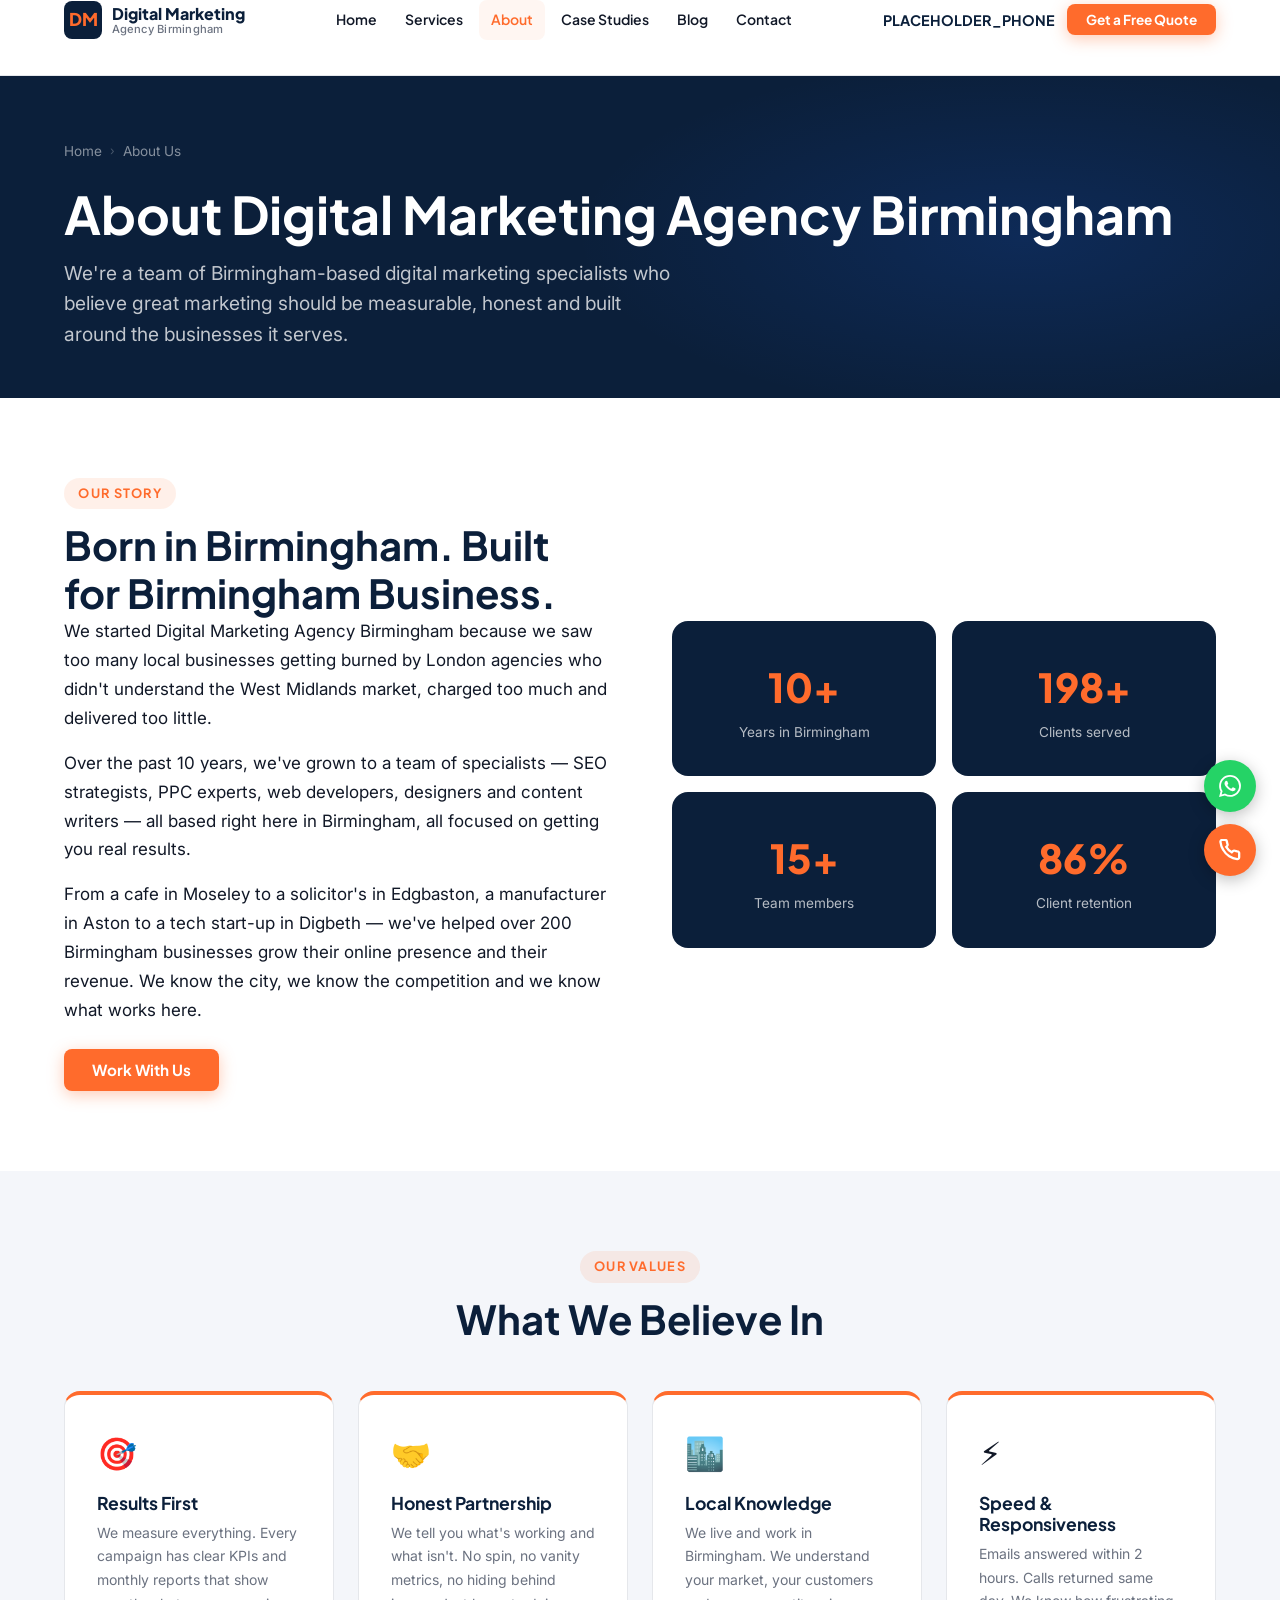
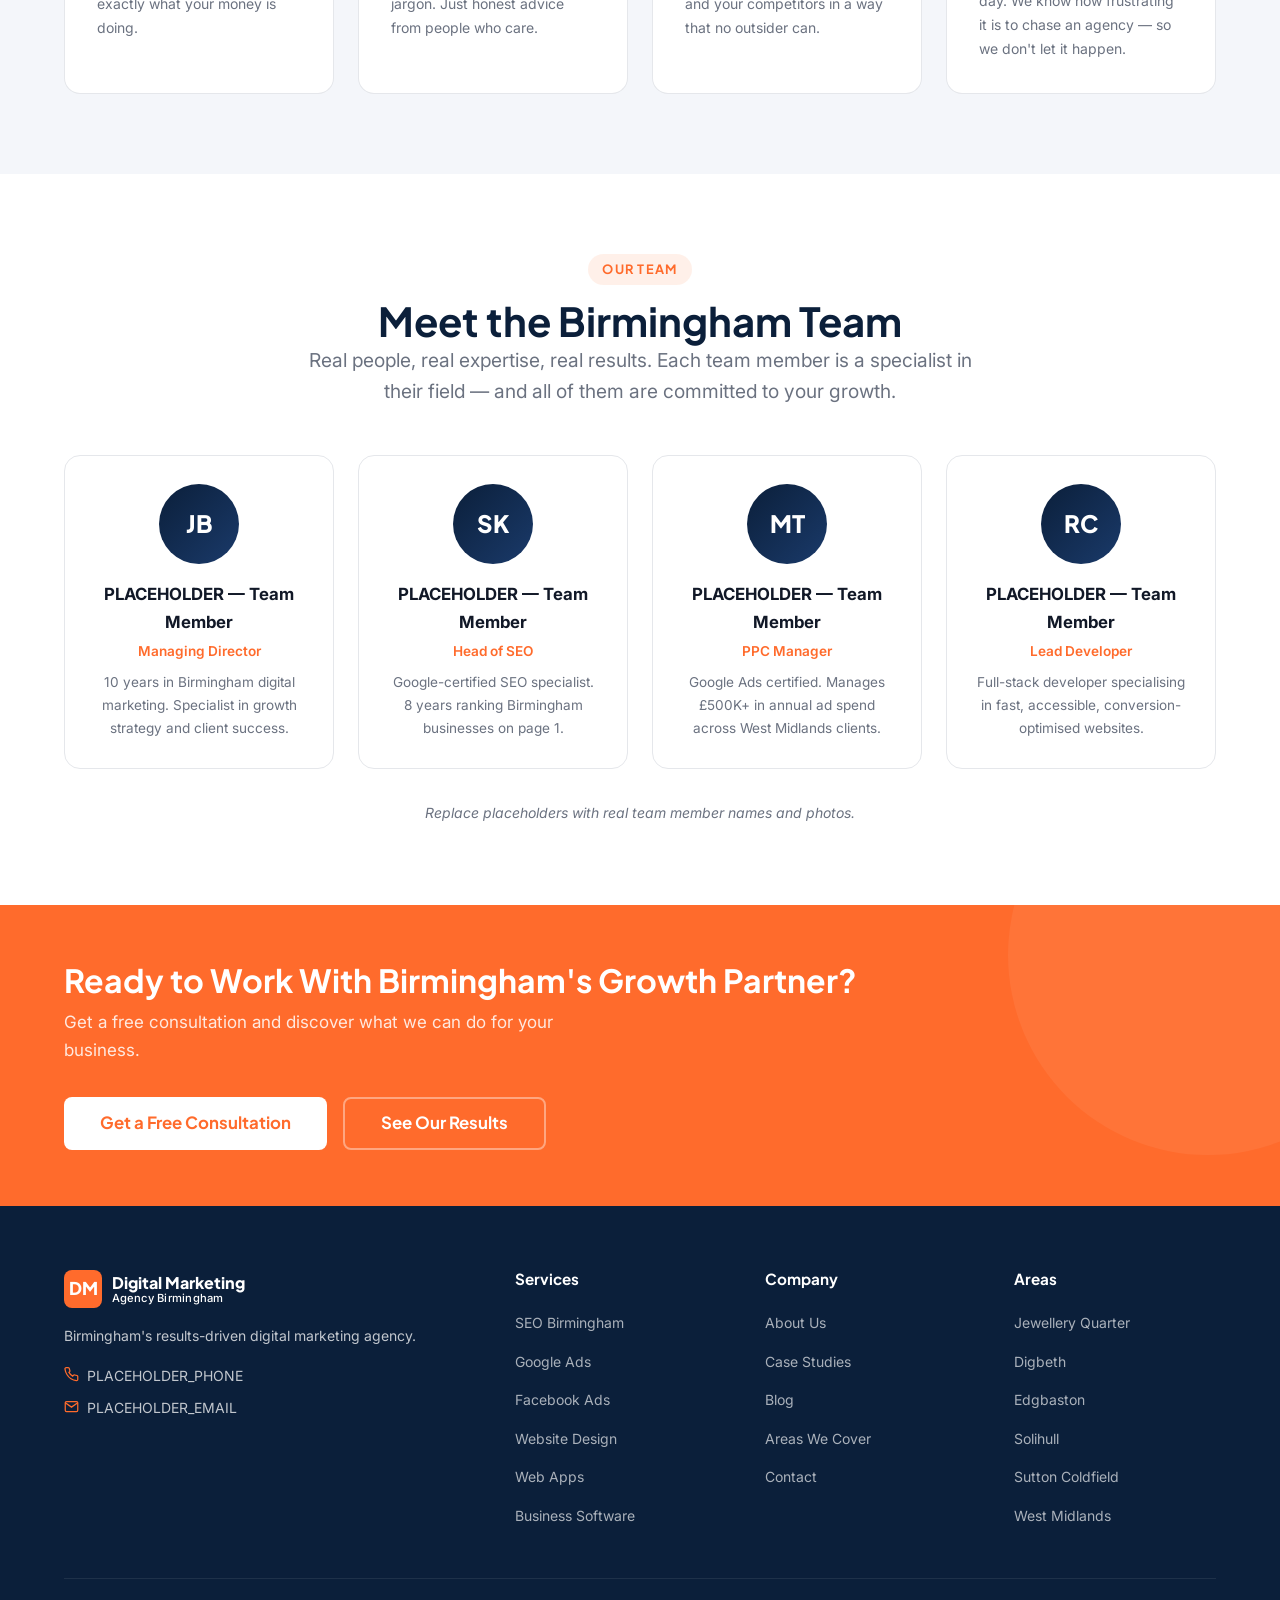
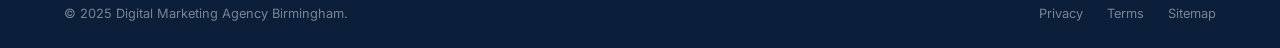
==== about/index.html @ 0e9bbfa0 "Fix render-blocking resources — improve Core Web Vitals to 100 - Remove @import from main.css (worst" ====
<!DOCTYPE html>
<html lang="en-GB">
<head>
  <meta charset="UTF-8"><meta name="viewport" content="width=device-width, initial-scale=1.0">
  <title>About Us | Digital Marketing Agency Birmingham</title>
  <meta name="description" content="Meet the Birmingham digital marketing team behind 200+ client success stories. 10 years serving West Midlands businesses with SEO, PPC and web design.">
  <link rel="canonical" href="https://www.digitalmarketingagencybirmingham.co.uk/about/">
  <link rel="preconnect" href="https://fonts.googleapis.com"><link rel="preconnect" href="https://fonts.gstatic.com" crossorigin>
  <link rel="preload" as="style" href="https://fonts.googleapis.com/css2?family=Plus+Jakarta+Sans:wght@400;500;600;700;800&family=Inter:wght@400;500;600&display=swap" onload="this.onload=null;this.rel='stylesheet'">
  <noscript><link rel="stylesheet" href="https://fonts.googleapis.com/css2?family=Plus+Jakarta+Sans:wght@400;500;600;700;800&family=Inter:wght@400;500;600&display=swap"></noscript>
  <link rel="stylesheet" href="/assets/css/main.css">
  <script async src="https://www.googletagmanager.com/gtag/js?id=G-PLACEHOLDER"></script>
  <script>window.dataLayer=window.dataLayer||[];function gtag(){dataLayer.push(arguments)}gtag('js',new Date());gtag('config','G-PLACEHOLDER');</script>
</head>
<body class="page-body">
<header id="header" role="banner">
  <div class="container">
    <div class="header-inner">
      <a href="/" class="logo" aria-label="Digital Marketing Agency Birmingham"><div class="logo-mark" aria-hidden="true">DM</div><div class="logo-text"><strong>Digital Marketing</strong><span>Agency Birmingham</span></div></a>
      <nav class="nav" aria-label="Main navigation">
        <div class="nav-item"><a href="/" class="nav-link">Home</a></div>
        <div class="nav-item"><a href="/services/" class="nav-link">Services</a></div>
        <div class="nav-item"><a href="/about/" class="nav-link">About</a></div>
        <div class="nav-item"><a href="/case-studies/" class="nav-link">Case Studies</a></div>
        <div class="nav-item"><a href="/blog/" class="nav-link">Blog</a></div>
        <div class="nav-item"><a href="/contact/" class="nav-link">Contact</a></div>
      </nav>
      <div class="header-cta">
        <a href="tel:PLACEHOLDER_PHONE" class="header-phone" data-track-call>PLACEHOLDER_PHONE</a>
        <a href="/contact/" class="btn btn-primary btn-sm">Get a Free Quote</a>
        <button class="menu-toggle" aria-label="Open menu" aria-expanded="false"><span></span><span></span><span></span></button>
      </div>
    </div>
  </div>
</header>
<nav id="mobile-nav" class="mobile-nav" aria-label="Mobile navigation">
  <div class="mobile-nav-links">
    <a href="/">Home</a><a href="/services/">Services</a><a href="/about/">About</a><a href="/case-studies/">Case Studies</a><a href="/blog/">Blog</a><a href="/contact/">Contact</a>
  </div>
  <a href="tel:PLACEHOLDER_PHONE" class="btn btn-secondary" style="margin-bottom:0.75rem;width:100%;justify-content:center;" data-track-call>PLACEHOLDER_PHONE</a>
  <a href="/contact/" class="btn btn-primary" style="width:100%;justify-content:center;">Get a Free Quote</a>
</nav>
<main id="main-content">
<section class="page-header">
  <div class="container">
    <nav class="breadcrumb" aria-label="Breadcrumb"><a href="/">Home</a><span class="breadcrumb-sep">›</span><span aria-current="page">About Us</span></nav>
    <h1>About Digital Marketing Agency Birmingham</h1>
    <p class="lead">We're a team of Birmingham-based digital marketing specialists who believe great marketing should be measurable, honest and built around the businesses it serves.</p>
  </div>
</section>

<section class="section">
  <div class="container">
    <div class="grid grid--2" style="gap:4rem;align-items:center;">
      <div>
        <span class="section-tag">Our Story</span>
        <h2>Born in Birmingham. Built for Birmingham Business.</h2>
        <p>We started Digital Marketing Agency Birmingham because we saw too many local businesses getting burned by London agencies who didn't understand the West Midlands market, charged too much and delivered too little.</p>
        <p>Over the past 10 years, we've grown to a team of specialists — SEO strategists, PPC experts, web developers, designers and content writers — all based right here in Birmingham, all focused on getting you real results.</p>
        <p>From a cafe in Moseley to a solicitor's in Edgbaston, a manufacturer in Aston to a tech start-up in Digbeth — we've helped over 200 Birmingham businesses grow their online presence and their revenue. We know the city, we know the competition and we know what works here.</p>
        <div style="margin-top:1.5rem;"><a href="/contact/" class="btn btn-primary">Work With Us</a></div>
      </div>
      <div style="display:grid;grid-template-columns:1fr 1fr;gap:1rem;">
        <div style="background:var(--navy);border-radius:var(--radius);padding:2rem;text-align:center;color:white;">
          <div style="font-family:var(--font-heading);font-size:2.5rem;font-weight:800;color:var(--orange);" data-counter data-target="10" data-suffix="+">10+</div>
          <div style="font-size:0.85rem;color:rgba(255,255,255,0.7);">Years in Birmingham</div>
        </div>
        <div style="background:var(--navy);border-radius:var(--radius);padding:2rem;text-align:center;color:white;">
          <div style="font-family:var(--font-heading);font-size:2.5rem;font-weight:800;color:var(--orange);" data-counter data-target="200" data-suffix="+">200+</div>
          <div style="font-size:0.85rem;color:rgba(255,255,255,0.7);">Clients served</div>
        </div>
        <div style="background:var(--navy);border-radius:var(--radius);padding:2rem;text-align:center;color:white;">
          <div style="font-family:var(--font-heading);font-size:2.5rem;font-weight:800;color:var(--orange);" data-counter data-target="15" data-suffix="+">15+</div>
          <div style="font-size:0.85rem;color:rgba(255,255,255,0.7);">Team members</div>
        </div>
        <div style="background:var(--navy);border-radius:var(--radius);padding:2rem;text-align:center;color:white;">
          <div style="font-family:var(--font-heading);font-size:2.5rem;font-weight:800;color:var(--orange);" data-counter data-target="87" data-suffix="%">87%</div>
          <div style="font-size:0.85rem;color:rgba(255,255,255,0.7);">Client retention</div>
        </div>
      </div>
    </div>
  </div>
</section>

<section class="section section--grey">
  <div class="container">
    <div class="section-header text-center">
      <span class="section-tag">Our Values</span>
      <h2>What We Believe In</h2>
    </div>
    <div class="values-grid">
      <div class="value-card fade-up"><div class="value-icon">🎯</div><h3>Results First</h3><p>We measure everything. Every campaign has clear KPIs and monthly reports that show exactly what your money is doing.</p></div>
      <div class="value-card fade-up"><div class="value-icon">🤝</div><h3>Honest Partnership</h3><p>We tell you what's working and what isn't. No spin, no vanity metrics, no hiding behind jargon. Just honest advice from people who care.</p></div>
      <div class="value-card fade-up"><div class="value-icon">🏙️</div><h3>Local Knowledge</h3><p>We live and work in Birmingham. We understand your market, your customers and your competitors in a way that no outsider can.</p></div>
      <div class="value-card fade-up"><div class="value-icon">⚡</div><h3>Speed &amp; Responsiveness</h3><p>Emails answered within 2 hours. Calls returned same day. We know how frustrating it is to chase an agency — so we don't let it happen.</p></div>
    </div>
  </div>
</section>

<section class="section">
  <div class="container">
    <div class="section-header text-center">
      <span class="section-tag">Our Team</span>
      <h2>Meet the Birmingham Team</h2>
      <p class="lead">Real people, real expertise, real results. Each team member is a specialist in their field — and all of them are committed to your growth.</p>
    </div>
    <div class="team-grid">
      <div class="team-card fade-up"><div class="team-avatar">JB</div><div class="team-name">PLACEHOLDER — Team Member</div><div class="team-role">Managing Director</div><p class="team-bio">10 years in Birmingham digital marketing. Specialist in growth strategy and client success.</p></div>
      <div class="team-card fade-up"><div class="team-avatar">SK</div><div class="team-name">PLACEHOLDER — Team Member</div><div class="team-role">Head of SEO</div><p class="team-bio">Google-certified SEO specialist. 8 years ranking Birmingham businesses on page 1.</p></div>
      <div class="team-card fade-up"><div class="team-avatar">MT</div><div class="team-name">PLACEHOLDER — Team Member</div><div class="team-role">PPC Manager</div><p class="team-bio">Google Ads certified. Manages £500K+ in annual ad spend across West Midlands clients.</p></div>
      <div class="team-card fade-up"><div class="team-avatar">RC</div><div class="team-name">PLACEHOLDER — Team Member</div><div class="team-role">Lead Developer</div><p class="team-bio">Full-stack developer specialising in fast, accessible, conversion-optimised websites.</p></div>
    </div>
    <p style="text-align:center;color:var(--muted);margin-top:2rem;font-size:0.875rem;"><em>Replace placeholders with real team member names and photos.</em></p>
  </div>
</section>

<section class="cta-band">
  <div class="container">
    <div class="cta-band-inner">
      <div><h2>Ready to Work With Birmingham's Growth Partner?</h2><p>Get a free consultation and discover what we can do for your business.</p></div>
      <div class="cta-band-actions"><a href="/contact/" class="btn btn-white btn-lg">Get a Free Consultation</a><a href="/case-studies/" class="btn btn-secondary-white btn-lg">See Our Results</a></div>
    </div>
  </div>
</section>
</main>
<footer role="contentinfo">
  <div class="container">
    <div class="footer-grid">
      <div class="footer-brand">
        <a href="/" class="logo"><div class="logo-mark" style="background:var(--orange);" aria-hidden="true">DM</div><div class="logo-text"><strong>Digital Marketing</strong><span>Agency Birmingham</span></div></a>
        <p class="footer-desc">Birmingham's results-driven digital marketing agency.</p>
        <div class="footer-contact">
          <div class="footer-contact-item"><svg width="15" height="15" viewBox="0 0 24 24" fill="none" stroke="currentColor" stroke-width="2" aria-hidden="true"><path d="M22 16.92v3a2 2 0 0 1-2.18 2 19.79 19.79 0 0 1-8.63-3.07A19.5 19.5 0 0 1 4.69 12 19.79 19.79 0 0 1 1.61 3.45 2 2 0 0 1 3.59 1h3a2 2 0 0 1 2 1.72c.127.96.361 1.903.7 2.81a2 2 0 0 1-.45 2.11L7.91 8.56a16 16 0 0 0 6 6l1.27-1.27a2 2 0 0 1 2.11-.45c.907.339 1.85.573 2.81.7A2 2 0 0 1 22 15.92v1z"/></svg><a href="tel:PLACEHOLDER_PHONE" data-track-call>PLACEHOLDER_PHONE</a></div>
          <div class="footer-contact-item"><svg width="15" height="15" viewBox="0 0 24 24" fill="none" stroke="currentColor" stroke-width="2" aria-hidden="true"><path d="M4 4h16c1.1 0 2 .9 2 2v12c0 1.1-.9 2-2 2H4c-1.1 0-2-.9-2-2V6c0-1.1.9-2 2-2z"/><polyline points="22,6 12,13 2,6"/></svg><a href="mailto:PLACEHOLDER_EMAIL">PLACEHOLDER_EMAIL</a></div>
        </div>
      </div>
      <div class="footer-col"><h4>Services</h4><ul class="footer-links"><li><a href="/services/seo-birmingham/">SEO Birmingham</a></li><li><a href="/services/google-ads-birmingham/">Google Ads</a></li><li><a href="/services/facebook-meta-ads-birmingham/">Facebook Ads</a></li><li><a href="/services/website-design-development-birmingham/">Website Design</a></li><li><a href="/services/web-application-development-birmingham/">Web Apps</a></li><li><a href="/services/business-management-software-birmingham/">Business Software</a></li></ul></div>
      <div class="footer-col"><h4>Company</h4><ul class="footer-links"><li><a href="/about/">About Us</a></li><li><a href="/case-studies/">Case Studies</a></li><li><a href="/blog/">Blog</a></li><li><a href="/areas/">Areas We Cover</a></li><li><a href="/contact/">Contact</a></li></ul></div>
      <div class="footer-col"><h4>Areas</h4><ul class="footer-links"><li><a href="/areas/">Jewellery Quarter</a></li><li><a href="/areas/">Digbeth</a></li><li><a href="/areas/">Edgbaston</a></li><li><a href="/areas/">Solihull</a></li><li><a href="/areas/">Sutton Coldfield</a></li><li><a href="/areas/">West Midlands</a></li></ul></div>
    </div>
    <div class="footer-bottom"><span>© 2025 Digital Marketing Agency Birmingham.</span><div class="footer-bottom-links"><a href="/privacy-policy/">Privacy</a><a href="/terms/">Terms</a><a href="/sitemap.xml">Sitemap</a></div></div>
  </div>
</footer>
<div class="floating-actions" aria-label="Quick contact">
  <a href="https://wa.me/44PLACEHOLDER_WA" class="floating-btn floating-whatsapp" target="_blank" rel="noopener" data-track-whatsapp aria-label="WhatsApp"><svg viewBox="0 0 24 24" fill="currentColor" aria-hidden="true"><path d="M17.472 14.382c-.297-.149-1.758-.867-2.03-.967-.273-.099-.471-.148-.67.15-.197.297-.767.966-.94 1.164-.173.199-.347.223-.644.075-.297-.15-1.255-.463-2.39-1.475-.883-.788-1.48-1.761-1.653-2.059-.173-.297-.018-.458.13-.606.134-.133.298-.347.446-.52.149-.174.198-.298.298-.497.099-.198.05-.371-.025-.52-.075-.149-.669-1.612-.916-2.207-.242-.579-.487-.5-.669-.51-.173-.008-.371-.01-.57-.01-.198 0-.52.074-.792.372-.272.297-1.04 1.016-1.04 2.479 0 1.462 1.065 2.875 1.213 3.074.149.198 2.096 3.2 5.077 4.487.709.306 1.262.489 1.694.625.712.227 1.36.195 1.871.118.571-.085 1.758-.719 2.006-1.413.248-.694.248-1.289.173-1.413-.074-.124-.272-.198-.57-.347m-5.421 7.403h-.004a9.87 9.87 0 0 1-5.031-1.378l-.361-.214-3.741.982.998-3.648-.235-.374a9.86 9.86 0 0 1-1.51-5.26c.001-5.45 4.436-9.884 9.888-9.884 2.64 0 5.122 1.03 6.988 2.898a9.825 9.825 0 0 1 2.893 6.994c-.003 5.45-4.437 9.884-9.885 9.884m8.413-18.297A11.815 11.815 0 0 0 12.05 0C5.495 0 .16 5.335.157 11.892c0 2.096.547 4.142 1.588 5.945L.057 24l6.305-1.654a11.882 11.882 0 0 0 5.683 1.448h.005c6.554 0 11.89-5.335 11.893-11.893a11.821 11.821 0 0 0-3.48-8.413Z"/></svg></a>
  <a href="tel:PLACEHOLDER_PHONE" class="floating-btn floating-call" data-track-call aria-label="Call"><svg viewBox="0 0 24 24" fill="none" stroke="currentColor" stroke-width="2.5" aria-hidden="true"><path d="M22 16.92v3a2 2 0 0 1-2.18 2 19.79 19.79 0 0 1-8.63-3.07A19.5 19.5 0 0 1 4.69 12 19.79 19.79 0 0 1 1.61 3.45 2 2 0 0 1 3.59 1h3a2 2 0 0 1 2 1.72c.127.96.361 1.903.7 2.81a2 2 0 0 1-.45 2.11L7.91 8.56a16 16 0 0 0 6 6l1.27-1.27a2 2 0 0 1 2.11-.45c.907.339 1.85.573 2.81.7A2 2 0 0 1 22 15.92v1z"/></svg></a>
</div>
<script src="/assets/js/main.js" defer></script>
</body>
</html>
---- assets/css/main.css ----
/* ============================================================
   Digital Marketing Agency Birmingham — Main Stylesheet
   ============================================================ */

/* Fonts loaded async via <link> in HTML — no @import to avoid render-blocking chain */

/* --- CSS Variables --- */
:root {
  --navy:    #0B1F3A;
  --orange:  #FF6B2C;
  --blue:    #1E6BFF;
  --grey:    #F4F6FA;
  --white:   #FFFFFF;
  --dark:    #111827;
  --muted:   #6B7280;
  --border:  #E5E7EB;
  --radius:  16px;
  --radius-sm: 8px;
  --shadow:  0 4px 24px rgba(11,31,58,0.08);
  --shadow-md: 0 8px 32px rgba(11,31,58,0.12);
  --shadow-lg: 0 16px 64px rgba(11,31,58,0.16);
  --transition: all 0.3s ease;
  --font-heading: 'Plus Jakarta Sans', 'Poppins', system-ui, sans-serif;
  --font-body: 'Inter', system-ui, sans-serif;
  --max-width: 1200px;
  --header-h: 76px;
}

/* --- Reset & Base --- */
*, *::before, *::after { box-sizing: border-box; margin: 0; padding: 0; }
html { scroll-behavior: smooth; font-size: 100%; -webkit-text-size-adjust: 100%; }
body {
  font-family: var(--font-body);
  font-size: 17px;
  line-height: 1.7;
  color: var(--dark);
  background: var(--white);
  overflow-x: hidden;
}
img { max-width: 100%; height: auto; display: block; }
a { color: var(--blue); text-decoration: none; transition: var(--transition); }
a:hover { color: var(--orange); }
ul { list-style: none; }
button { cursor: pointer; border: none; background: none; font-family: inherit; }
input, textarea, select { font-family: inherit; font-size: 1rem; }
:focus-visible { outline: 3px solid var(--orange); outline-offset: 3px; }

/* --- Typography --- */
h1, h2, h3, h4, h5, h6 {
  font-family: var(--font-heading);
  font-weight: 700;
  line-height: 1.2;
  color: var(--navy);
}
h1 { font-size: clamp(2rem, 5vw, 3.25rem); }
h2 { font-size: clamp(1.6rem, 4vw, 2.5rem); }
h3 { font-size: clamp(1.2rem, 2.5vw, 1.6rem); }
h4 { font-size: 1.2rem; }
p { margin-bottom: 1rem; }
p:last-child { margin-bottom: 0; }
.lead { font-size: 1.2rem; line-height: 1.6; color: var(--muted); }

/* --- Layout Utilities --- */
.container { max-width: var(--max-width); margin: 0 auto; padding: 0 1.5rem; }
.section { padding: 5rem 0; }
.section--grey { background: var(--grey); }
.section--navy { background: var(--navy); color: var(--white); }
.section--navy h2, .section--navy h3, .section--navy h4 { color: var(--white); }
.grid { display: grid; gap: 2rem; }
.grid--2 { grid-template-columns: repeat(auto-fit, minmax(min(100%, 500px), 1fr)); }
.grid--3 { grid-template-columns: repeat(auto-fit, minmax(min(100%, 320px), 1fr)); }
.grid--4 { grid-template-columns: repeat(auto-fit, minmax(min(100%, 240px), 1fr)); }
.flex { display: flex; }
.flex-center { display: flex; align-items: center; justify-content: center; }
.flex-between { display: flex; align-items: center; justify-content: space-between; }
.text-center { text-align: center; }
.text-white { color: var(--white) !important; }
.text-orange { color: var(--orange) !important; }
.text-muted { color: var(--muted); }
.mt-1 { margin-top: 0.5rem; }
.mt-2 { margin-top: 1rem; }
.mt-3 { margin-top: 1.5rem; }
.mt-4 { margin-top: 2rem; }
.mb-1 { margin-bottom: 0.5rem; }
.mb-2 { margin-bottom: 1rem; }
.mb-3 { margin-bottom: 1.5rem; }
.mb-4 { margin-bottom: 2rem; }
.sr-only { position: absolute; width: 1px; height: 1px; padding: 0; margin: -1px; overflow: hidden; clip: rect(0,0,0,0); white-space: nowrap; border: 0; }

/* --- Section Header --- */
.section-tag {
  display: inline-block;
  background: rgba(255,107,44,0.1);
  color: var(--orange);
  font-family: var(--font-heading);
  font-size: 0.8rem;
  font-weight: 700;
  letter-spacing: 0.1em;
  text-transform: uppercase;
  padding: 0.3rem 0.9rem;
  border-radius: 100px;
  margin-bottom: 0.75rem;
}
.section-header { margin-bottom: 3rem; }
.section-header.text-center { max-width: 680px; margin-left: auto; margin-right: auto; }

/* --- Buttons --- */
.btn {
  display: inline-flex;
  align-items: center;
  gap: 0.5rem;
  padding: 0.85rem 1.75rem;
  border-radius: var(--radius-sm);
  font-family: var(--font-heading);
  font-size: 0.95rem;
  font-weight: 700;
  line-height: 1;
  transition: var(--transition);
  white-space: nowrap;
  text-decoration: none;
}
.btn-primary {
  background: var(--orange);
  color: var(--white);
  box-shadow: 0 4px 16px rgba(255,107,44,0.35);
}
.btn-primary:hover {
  background: #e55d20;
  color: var(--white);
  box-shadow: 0 6px 24px rgba(255,107,44,0.45);
  transform: translateY(-2px);
}
.btn-secondary {
  background: transparent;
  color: var(--navy);
  border: 2px solid var(--border);
}
.btn-secondary:hover {
  border-color: var(--orange);
  color: var(--orange);
  transform: translateY(-2px);
}
.btn-secondary-white {
  background: transparent;
  color: var(--white);
  border: 2px solid rgba(255,255,255,0.4);
}
.btn-secondary-white:hover {
  border-color: var(--white);
  background: rgba(255,255,255,0.1);
  color: var(--white);
}
.btn-outline-orange {
  background: transparent;
  color: var(--orange);
  border: 2px solid var(--orange);
}
.btn-outline-orange:hover {
  background: var(--orange);
  color: var(--white);
}
.btn-lg { padding: 1rem 2.25rem; font-size: 1.05rem; }
.btn-sm { padding: 0.55rem 1.2rem; font-size: 0.85rem; }
.btn-icon { width: 2rem; height: 2rem; flex-shrink: 0; }

/* --- Header --- */
#header {
  position: fixed;
  top: 0; left: 0; right: 0;
  height: var(--header-h);
  background: var(--white);
  border-bottom: 1px solid var(--border);
  z-index: 1000;
  transition: box-shadow 0.3s ease;
}
#header.scrolled { box-shadow: var(--shadow-md); }
.header-inner {
  display: flex;
  align-items: center;
  justify-content: space-between;
  height: 100%;
  gap: 1.5rem;
}
.logo { display: flex; align-items: center; gap: 0.6rem; text-decoration: none; flex-shrink: 0; }
.logo-mark {
  width: 38px; height: 38px;
  background: var(--navy);
  border-radius: 8px;
  display: flex; align-items: center; justify-content: center;
  color: var(--orange);
  font-family: var(--font-heading);
  font-weight: 800;
  font-size: 1.1rem;
}
.logo-text { display: flex; flex-direction: column; line-height: 1.1; }
.logo-text strong { font-family: var(--font-heading); font-weight: 800; font-size: 1rem; color: var(--navy); }
.logo-text span { font-size: 0.7rem; color: var(--muted); font-weight: 500; letter-spacing: 0.02em; }

/* Nav */
.nav { display: flex; align-items: center; gap: 0.25rem; }
.nav-item { position: relative; }
.nav-link {
  display: flex; align-items: center; gap: 0.3rem;
  padding: 0.5rem 0.75rem;
  font-family: var(--font-heading);
  font-size: 0.875rem;
  font-weight: 600;
  color: var(--dark);
  border-radius: var(--radius-sm);
  transition: var(--transition);
}
.nav-link:hover, .nav-link.active { color: var(--orange); background: rgba(255,107,44,0.06); }
.nav-link svg { width: 14px; height: 14px; transition: transform 0.2s; }
.nav-item:hover .nav-link svg { transform: rotate(180deg); }

/* Mega/Dropdown */
.dropdown {
  position: absolute;
  top: calc(100% + 0.5rem);
  left: 50%;
  transform: translateX(-50%);
  background: var(--white);
  border-radius: var(--radius);
  box-shadow: var(--shadow-lg);
  border: 1px solid var(--border);
  padding: 1rem;
  min-width: 260px;
  opacity: 0;
  visibility: hidden;
  transition: var(--transition);
  z-index: 200;
}
.nav-item:hover .dropdown { opacity: 1; visibility: visible; }
.dropdown a {
  display: flex; align-items: flex-start; gap: 0.75rem;
  padding: 0.7rem 0.75rem;
  border-radius: var(--radius-sm);
  color: var(--dark);
  font-size: 0.875rem;
  font-weight: 500;
}
.dropdown a:hover { background: var(--grey); color: var(--orange); }
.dropdown-icon {
  width: 32px; height: 32px; flex-shrink: 0;
  background: rgba(255,107,44,0.1);
  border-radius: 6px;
  display: flex; align-items: center; justify-content: center;
  color: var(--orange);
}

/* Header CTA */
.header-cta { display: flex; align-items: center; gap: 0.75rem; flex-shrink: 0; }
.header-phone {
  display: flex; align-items: center; gap: 0.4rem;
  font-family: var(--font-heading);
  font-weight: 700;
  font-size: 0.9rem;
  color: var(--navy);
  text-decoration: none;
}
.header-phone svg { color: var(--orange); }
.header-phone:hover { color: var(--orange); }

/* Mobile menu toggle */
.menu-toggle {
  display: none;
  flex-direction: column;
  gap: 5px;
  width: 32px;
  padding: 4px;
  cursor: pointer;
  background: none;
  border: none;
}
.menu-toggle span {
  display: block;
  height: 2px;
  background: var(--navy);
  border-radius: 2px;
  transition: var(--transition);
}
.menu-toggle.open span:nth-child(1) { transform: translateY(7px) rotate(45deg); }
.menu-toggle.open span:nth-child(2) { opacity: 0; }
.menu-toggle.open span:nth-child(3) { transform: translateY(-7px) rotate(-45deg); }

/* Mobile nav overlay */
.mobile-nav {
  display: none;
  position: fixed;
  top: var(--header-h); left: 0; right: 0; bottom: 0;
  background: var(--white);
  overflow-y: auto;
  z-index: 999;
  padding: 1.5rem;
}
.mobile-nav.open { display: block; }
.mobile-nav-links { display: flex; flex-direction: column; gap: 0.25rem; margin-bottom: 1.5rem; }
.mobile-nav-links a {
  display: block;
  padding: 0.75rem 1rem;
  font-family: var(--font-heading);
  font-weight: 600;
  font-size: 1rem;
  color: var(--dark);
  border-radius: var(--radius-sm);
}
.mobile-nav-links a:hover { background: var(--grey); color: var(--orange); }
.mobile-nav-links .sub-link { padding-left: 2rem; font-size: 0.9rem; font-weight: 500; }
.mobile-nav-links .sub-label { padding: 0.5rem 1rem 0.25rem; font-size: 0.75rem; font-weight: 700; text-transform: uppercase; letter-spacing: 0.08em; color: var(--muted); }

/* Page top offset */
.page-body { padding-top: var(--header-h); }

/* --- Hero Section --- */
.hero {
  position: relative;
  background: var(--navy);
  color: var(--white);
  overflow: hidden;
  padding: 5rem 0 0;
  min-height: calc(100vh - var(--header-h));
  display: flex;
  align-items: center;
}
.hero::before {
  content: '';
  position: absolute;
  inset: 0;
  background:
    radial-gradient(ellipse 60% 60% at 70% 40%, rgba(30,107,255,0.18) 0%, transparent 70%),
    radial-gradient(ellipse 40% 50% at 30% 70%, rgba(255,107,44,0.12) 0%, transparent 60%);
  pointer-events: none;
}
.hero-inner {
  display: grid;
  grid-template-columns: 1fr 1fr;
  gap: 3rem;
  align-items: center;
  position: relative;
  z-index: 1;
  width: 100%;
}
.hero-content { padding-bottom: 3rem; }
.hero-tag {
  display: inline-flex; align-items: center; gap: 0.4rem;
  background: rgba(255,107,44,0.15);
  border: 1px solid rgba(255,107,44,0.3);
  color: #FFB49A;
  font-size: 0.8rem;
  font-weight: 600;
  padding: 0.4rem 0.9rem;
  border-radius: 100px;
  margin-bottom: 1.25rem;
}
.hero h1 { color: var(--white); margin-bottom: 1.25rem; }
.hero h1 span { color: var(--orange); }
.hero-subhead { font-size: 1.15rem; color: rgba(255,255,255,0.8); margin-bottom: 2rem; max-width: 540px; }
.hero-buttons { display: flex; gap: 1rem; flex-wrap: wrap; margin-bottom: 2.5rem; }
.hero-trust { display: flex; align-items: center; gap: 1.5rem; flex-wrap: wrap; }
.hero-trust-item { display: flex; align-items: center; gap: 0.4rem; }
.hero-trust-item .stars { color: #FFC107; font-size: 1rem; letter-spacing: -1px; }
.hero-trust-item span { font-size: 0.85rem; color: rgba(255,255,255,0.7); }
.hero-trust-item strong { color: var(--white); font-size: 0.9rem; }
.hero-trust-divider { width: 1px; height: 28px; background: rgba(255,255,255,0.2); }

/* Hero form card */
.hero-form-card {
  background: var(--white);
  border-radius: var(--radius);
  padding: 2rem;
  box-shadow: var(--shadow-lg);
  position: relative;
  z-index: 1;
  align-self: stretch;
  display: flex;
  flex-direction: column;
}
.hero-form-card h3 { color: var(--navy); font-size: 1.25rem; margin-bottom: 0.25rem; }
.hero-form-card p { color: var(--muted); font-size: 0.875rem; margin-bottom: 1.25rem; }
.form-group { margin-bottom: 0.9rem; }
.form-group label { display: block; font-size: 0.8rem; font-weight: 600; color: var(--navy); margin-bottom: 0.35rem; }
.form-group input,
.form-group select,
.form-group textarea {
  width: 100%;
  padding: 0.7rem 1rem;
  border: 1.5px solid var(--border);
  border-radius: var(--radius-sm);
  font-size: 0.9rem;
  color: var(--dark);
  background: var(--white);
  transition: border-color 0.2s;
  appearance: none;
  -webkit-appearance: none;
}
.form-group input:focus,
.form-group select:focus,
.form-group textarea:focus { outline: none; border-color: var(--orange); }
.form-group textarea { resize: vertical; min-height: 80px; }
.form-group select { background-image: url("data:image/svg+xml,%3Csvg xmlns='http://www.w3.org/2000/svg' width='12' height='8' viewBox='0 0 12 8'%3E%3Cpath d='M1 1l5 5 5-5' stroke='%236B7280' stroke-width='1.5' fill='none' stroke-linecap='round'/%3E%3C/svg%3E"); background-repeat: no-repeat; background-position: right 0.9rem center; padding-right: 2.5rem; }
.form-submit-note { font-size: 0.75rem; color: var(--muted); text-align: center; margin-top: 0.5rem; }

/* Hero skyline */
.hero-skyline {
  position: absolute;
  bottom: 0; left: 0; right: 0;
  height: 120px;
  opacity: 0.06;
  pointer-events: none;
}

/* --- Trust Bar --- */
.trust-bar {
  background: var(--navy);
  padding: 2rem 0;
  border-bottom: 1px solid rgba(255,255,255,0.06);
}
.trust-bar-inner {
  display: flex;
  align-items: center;
  justify-content: space-between;
  gap: 2rem;
  flex-wrap: wrap;
}
.trust-stat { text-align: center; }
.trust-stat .number {
  font-family: var(--font-heading);
  font-size: 2rem;
  font-weight: 800;
  color: var(--orange);
  display: block;
}
.trust-stat .label { font-size: 0.8rem; color: rgba(255,255,255,0.6); font-weight: 500; }
.trust-divider { width: 1px; height: 40px; background: rgba(255,255,255,0.12); }

/* --- Cards --- */
.card {
  background: var(--white);
  border-radius: var(--radius);
  border: 1px solid var(--border);
  padding: 1.75rem;
  transition: var(--transition);
  position: relative;
  overflow: hidden;
}
.card:hover {
  box-shadow: var(--shadow-md);
  transform: translateY(-4px);
  border-color: rgba(255,107,44,0.2);
}
.card-icon {
  width: 52px; height: 52px;
  background: rgba(255,107,44,0.1);
  border-radius: 12px;
  display: flex; align-items: center; justify-content: center;
  color: var(--orange);
  margin-bottom: 1.25rem;
  transition: var(--transition);
}
.card:hover .card-icon { background: var(--orange); color: var(--white); }
.card h3 { font-size: 1.15rem; margin-bottom: 0.5rem; }
.card p { font-size: 0.9rem; color: var(--muted); line-height: 1.6; }
.card-link {
  display: inline-flex; align-items: center; gap: 0.35rem;
  font-size: 0.875rem;
  font-weight: 600;
  color: var(--orange);
  margin-top: 1rem;
  transition: gap 0.2s;
}
.card-link:hover { color: var(--orange); gap: 0.6rem; }
.card-link svg { width: 14px; height: 14px; }

/* Service card */
.service-card { display: flex; flex-direction: column; }
.service-card p { flex: 1; }
.service-card .btn { margin-top: auto; padding-top: 1.25rem; }

/* --- Why Section --- */
.why-list { display: flex; flex-direction: column; gap: 1.25rem; }
.why-item { display: flex; gap: 1rem; align-items: flex-start; }
.why-icon {
  width: 44px; height: 44px; flex-shrink: 0;
  background: rgba(255,107,44,0.1);
  border-radius: 10px;
  display: flex; align-items: center; justify-content: center;
  color: var(--orange);
}
.why-item h4 { margin-bottom: 0.2rem; font-size: 1rem; }
.why-item p { font-size: 0.9rem; color: var(--muted); margin-bottom: 0; }

/* --- Process Section --- */
.process-grid { display: grid; grid-template-columns: repeat(auto-fit, minmax(240px, 1fr)); gap: 1.5rem; }
.process-step {
  background: rgba(255,255,255,0.05);
  border: 1px solid rgba(255,255,255,0.1);
  border-radius: var(--radius);
  padding: 2rem 1.5rem;
  position: relative;
  text-align: center;
}
.step-number {
  font-family: var(--font-heading);
  font-size: 3.5rem;
  font-weight: 800;
  color: rgba(255,107,44,0.2);
  line-height: 1;
  margin-bottom: 0.5rem;
}
.process-step h3 { color: var(--white); margin-bottom: 0.5rem; font-size: 1.1rem; }
.process-step p { color: rgba(255,255,255,0.7); font-size: 0.9rem; margin-bottom: 0; }

/* --- Results / Counters --- */
.results-grid {
  display: grid;
  grid-template-columns: repeat(auto-fit, minmax(220px, 1fr));
  gap: 1.5rem;
  margin-bottom: 3rem;
}
.result-card {
  background: var(--white);
  border-radius: var(--radius);
  padding: 2rem;
  text-align: center;
  box-shadow: var(--shadow);
  border-top: 4px solid var(--orange);
}
.result-number {
  font-family: var(--font-heading);
  font-size: 2.75rem;
  font-weight: 800;
  color: var(--orange);
  line-height: 1;
  display: block;
  margin-bottom: 0.5rem;
}
.result-label { font-size: 0.9rem; color: var(--muted); font-weight: 500; }
.result-client { font-size: 0.75rem; color: var(--muted); margin-top: 0.25rem; }

/* Case study highlights */
.case-highlights { display: grid; grid-template-columns: repeat(auto-fit, minmax(280px, 1fr)); gap: 1.5rem; }
.case-card {
  background: var(--white);
  border-radius: var(--radius);
  overflow: hidden;
  box-shadow: var(--shadow);
  transition: var(--transition);
}
.case-card:hover { box-shadow: var(--shadow-md); transform: translateY(-4px); }
.case-img {
  height: 180px;
  background: linear-gradient(135deg, var(--navy) 0%, #1a3a6a 100%);
  display: flex; align-items: center; justify-content: center;
  font-size: 3rem;
}
.case-body { padding: 1.5rem; }
.case-tag { font-size: 0.75rem; font-weight: 700; color: var(--orange); text-transform: uppercase; letter-spacing: 0.08em; margin-bottom: 0.5rem; }
.case-body h3 { font-size: 1.05rem; margin-bottom: 0.5rem; }
.case-body p { font-size: 0.875rem; color: var(--muted); }
.case-metrics { display: flex; gap: 1rem; margin-top: 1rem; padding-top: 1rem; border-top: 1px solid var(--border); }
.case-metric { text-align: center; flex: 1; }
.case-metric strong { display: block; font-family: var(--font-heading); font-size: 1.25rem; color: var(--orange); }
.case-metric span { font-size: 0.75rem; color: var(--muted); }

/* --- Industries --- */
.industries-grid { display: grid; grid-template-columns: repeat(auto-fill, minmax(150px, 1fr)); gap: 1rem; }
.industry-pill {
  display: flex; align-items: center; gap: 0.5rem;
  background: var(--white);
  border: 1.5px solid var(--border);
  border-radius: 100px;
  padding: 0.6rem 1.1rem;
  font-size: 0.875rem;
  font-weight: 600;
  color: var(--navy);
  transition: var(--transition);
}
.industry-pill:hover { border-color: var(--orange); color: var(--orange); background: rgba(255,107,44,0.04); }
.industry-pill svg { width: 16px; height: 16px; color: var(--orange); flex-shrink: 0; }

/* --- Areas --- */
.areas-grid { display: grid; grid-template-columns: repeat(auto-fill, minmax(170px, 1fr)); gap: 1rem; }
.area-card {
  background: var(--white);
  border-radius: var(--radius-sm);
  padding: 1rem;
  border: 1px solid var(--border);
  display: flex; flex-direction: column;
  gap: 0.4rem;
  transition: var(--transition);
  text-decoration: none;
  color: inherit;
}
.area-card:hover { border-color: var(--orange); color: var(--navy); box-shadow: var(--shadow); transform: translateY(-2px); }
.area-name { font-weight: 700; font-size: 0.95rem; color: var(--navy); font-family: var(--font-heading); }
.area-desc { font-size: 0.78rem; color: var(--muted); }

/* --- Testimonials --- */
.testimonials-grid { display: grid; grid-template-columns: repeat(auto-fit, minmax(300px, 1fr)); gap: 1.5rem; }
.testimonial-card {
  background: var(--white);
  border-radius: var(--radius);
  padding: 1.75rem;
  border: 1px solid var(--border);
  position: relative;
  transition: var(--transition);
}
.testimonial-card:hover { box-shadow: var(--shadow-md); transform: translateY(-4px); }
.testimonial-stars { color: #FFC107; font-size: 1.1rem; letter-spacing: -1px; margin-bottom: 0.75rem; }
.testimonial-text { font-size: 0.925rem; color: var(--dark); font-style: italic; line-height: 1.7; margin-bottom: 1.25rem; }
.testimonial-author { display: flex; align-items: center; gap: 0.75rem; }
.testimonial-avatar {
  width: 44px; height: 44px; border-radius: 50%;
  background: var(--grey);
  display: flex; align-items: center; justify-content: center;
  font-family: var(--font-heading);
  font-weight: 700;
  font-size: 1rem;
  color: var(--navy);
  flex-shrink: 0;
}
.testimonial-name { font-weight: 700; font-size: 0.9rem; color: var(--navy); }
.testimonial-biz { font-size: 0.78rem; color: var(--muted); }
.testimonial-badge {
  position: absolute; top: 1.25rem; right: 1.25rem;
  background: rgba(30,107,255,0.1);
  color: var(--blue);
  font-size: 0.7rem;
  font-weight: 700;
  padding: 0.2rem 0.6rem;
  border-radius: 100px;
}

/* --- FAQ --- */
.faq-list { max-width: 760px; margin: 0 auto; }
.faq-item { border-bottom: 1px solid var(--border); }
.faq-question {
  width: 100%;
  text-align: left;
  background: none;
  border: none;
  padding: 1.25rem 0;
  display: flex;
  align-items: center;
  justify-content: space-between;
  gap: 1rem;
  font-family: var(--font-heading);
  font-size: 1rem;
  font-weight: 700;
  color: var(--navy);
  cursor: pointer;
}
.faq-icon {
  width: 28px; height: 28px; flex-shrink: 0;
  background: var(--grey);
  border-radius: 50%;
  display: flex; align-items: center; justify-content: center;
  color: var(--orange);
  transition: var(--transition);
}
.faq-item.open .faq-icon { background: var(--orange); color: var(--white); transform: rotate(45deg); }
.faq-answer { display: none; padding: 0 0 1.25rem; font-size: 0.9rem; color: var(--muted); line-height: 1.7; }
.faq-item.open .faq-answer { display: block; }

/* --- CTA Band --- */
.cta-band {
  background: var(--orange);
  padding: 3.5rem 0;
  position: relative;
  overflow: hidden;
}
.cta-band::before {
  content: '';
  position: absolute;
  top: -50%; right: -10%;
  width: 400px; height: 400px;
  background: rgba(255,255,255,0.06);
  border-radius: 50%;
}
.cta-band-inner {
  display: flex; align-items: center; justify-content: space-between;
  gap: 2rem; flex-wrap: wrap;
  position: relative;
}
.cta-band h2 { color: var(--white); font-size: clamp(1.5rem, 3vw, 2rem); margin-bottom: 0.5rem; }
.cta-band p { color: rgba(255,255,255,0.85); max-width: 520px; }
.cta-band-actions { display: flex; gap: 1rem; flex-wrap: wrap; }
.btn-white { background: var(--white); color: var(--orange); font-weight: 700; }
.btn-white:hover { background: var(--navy); color: var(--white); }

/* --- Footer --- */
footer {
  background: var(--navy);
  color: rgba(255,255,255,0.75);
  padding: 4rem 0 0;
}
.footer-grid {
  display: grid;
  grid-template-columns: 2fr 1fr 1fr 1fr;
  gap: 3rem;
  padding-bottom: 3rem;
  border-bottom: 1px solid rgba(255,255,255,0.08);
}
.footer-brand .logo-text strong,
.footer-brand .logo-text span { color: var(--white); }
.footer-brand .logo-mark { background: var(--orange); color: var(--white); }
.footer-desc { margin: 1rem 0; font-size: 0.875rem; line-height: 1.7; }
.footer-contact { display: flex; flex-direction: column; gap: 0.5rem; font-size: 0.875rem; }
.footer-contact a { color: rgba(255,255,255,0.75); }
.footer-contact a:hover { color: var(--orange); }
.footer-contact-item { display: flex; align-items: flex-start; gap: 0.5rem; }
.footer-contact-item svg { margin-top: 3px; flex-shrink: 0; color: var(--orange); }
.footer-col h4 { color: var(--white); font-size: 0.95rem; font-weight: 700; margin-bottom: 1.25rem; }
.footer-links { display: flex; flex-direction: column; gap: 0.6rem; }
.footer-links a { font-size: 0.875rem; color: rgba(255,255,255,0.65); }
.footer-links a:hover { color: var(--orange); }
.footer-social { display: flex; gap: 0.75rem; margin-top: 1.25rem; }
.social-btn {
  width: 36px; height: 36px; border-radius: 8px;
  background: rgba(255,255,255,0.06);
  border: 1px solid rgba(255,255,255,0.1);
  display: flex; align-items: center; justify-content: center;
  color: rgba(255,255,255,0.7);
  transition: var(--transition);
}
.social-btn:hover { background: var(--orange); border-color: var(--orange); color: var(--white); }
.footer-bottom {
  padding: 1.5rem 0;
  display: flex;
  align-items: center;
  justify-content: space-between;
  gap: 1rem;
  flex-wrap: wrap;
  font-size: 0.8rem;
  color: rgba(255,255,255,0.45);
}
.footer-bottom a { color: rgba(255,255,255,0.45); }
.footer-bottom a:hover { color: var(--orange); }
.footer-bottom-links { display: flex; gap: 1.5rem; }
.footer-map { margin-top: 2rem; border-radius: var(--radius); overflow: hidden; height: 200px; background: rgba(255,255,255,0.04); border: 1px solid rgba(255,255,255,0.08); }
.footer-map iframe { width: 100%; height: 100%; border: 0; filter: grayscale(0.3) opacity(0.85); }

/* --- Floating Buttons --- */
.floating-actions {
  position: fixed;
  bottom: 1.5rem;
  right: 1.5rem;
  display: flex;
  flex-direction: column;
  gap: 0.75rem;
  z-index: 900;
}
.floating-btn {
  width: 52px; height: 52px; border-radius: 50%;
  display: flex; align-items: center; justify-content: center;
  box-shadow: 0 4px 16px rgba(0,0,0,0.25);
  transition: var(--transition);
  text-decoration: none;
  color: var(--white);
}
.floating-btn:hover { transform: scale(1.1); color: var(--white); }
.floating-whatsapp { background: #25D366; }
.floating-call { background: var(--orange); }
.floating-btn svg { width: 22px; height: 22px; }
.floating-label {
  position: absolute;
  right: 60px;
  background: var(--dark);
  color: var(--white);
  font-size: 0.75rem;
  font-weight: 600;
  padding: 0.3rem 0.7rem;
  border-radius: 6px;
  white-space: nowrap;
  opacity: 0;
  pointer-events: none;
  transition: opacity 0.2s;
}
.floating-btn:hover .floating-label { opacity: 1; }

/* --- Breadcrumbs --- */
.breadcrumb {
  display: flex;
  align-items: center;
  gap: 0.5rem;
  font-size: 0.85rem;
  color: var(--muted);
  flex-wrap: wrap;
  margin-bottom: 1.5rem;
}
.breadcrumb a { color: var(--muted); }
.breadcrumb a:hover { color: var(--orange); }
.breadcrumb-sep { color: var(--border); font-size: 0.75rem; }

/* --- Page Header --- */
.page-header {
  background: var(--navy);
  color: var(--white);
  padding: 4rem 0 3rem;
  position: relative;
  overflow: hidden;
}
.page-header::before {
  content: '';
  position: absolute; inset: 0;
  background: radial-gradient(ellipse 50% 80% at 80% 50%, rgba(30,107,255,0.15) 0%, transparent 70%);
}
.page-header .container { position: relative; }
.page-header h1 { color: var(--white); margin-bottom: 0.75rem; }
.page-header .lead { color: rgba(255,255,255,0.75); max-width: 620px; }
.page-header .breadcrumb { margin-bottom: 1.25rem; }
.page-header .breadcrumb a { color: rgba(255,255,255,0.5); }
.page-header .breadcrumb a:hover { color: var(--orange); }
.page-header .breadcrumb-sep { color: rgba(255,255,255,0.25); }
.page-header .breadcrumb { color: rgba(255,255,255,0.5); }

/* --- Audit Offer Banner --- */
.audit-banner {
  background: linear-gradient(135deg, #0B1F3A 0%, #1a3a6a 100%);
  border-radius: var(--radius);
  padding: 2.5rem;
  display: flex; align-items: center; gap: 2rem;
  border: 1px solid rgba(255,107,44,0.2);
}
.audit-icon { font-size: 3rem; flex-shrink: 0; }
.audit-content h3 { color: var(--white); margin-bottom: 0.4rem; }
.audit-content p { color: rgba(255,255,255,0.7); font-size: 0.9rem; margin-bottom: 0; }
.audit-cta { flex-shrink: 0; }

/* --- Scroll Animations --- */
.fade-up {
  opacity: 0;
  transform: translateY(24px);
  transition: opacity 0.6s ease, transform 0.6s ease;
}
.fade-up.visible { opacity: 1; transform: translateY(0); }
.fade-up:nth-child(2) { transition-delay: 0.1s; }
.fade-up:nth-child(3) { transition-delay: 0.2s; }
.fade-up:nth-child(4) { transition-delay: 0.3s; }
.fade-up:nth-child(5) { transition-delay: 0.4s; }
.fade-up:nth-child(6) { transition-delay: 0.5s; }

/* --- Service Page Specifics --- */
.service-intro { display: grid; grid-template-columns: 1fr 1fr; gap: 4rem; align-items: center; }
.service-intro-image {
  border-radius: var(--radius);
  overflow: hidden;
  aspect-ratio: 4/3;
  background: linear-gradient(135deg, var(--navy) 0%, #1a3a6a 100%);
  display: flex; align-items: center; justify-content: center;
  font-size: 5rem;
}
.features-list { display: flex; flex-direction: column; gap: 0.75rem; }
.feature-item { display: flex; align-items: flex-start; gap: 0.75rem; }
.feature-check {
  width: 22px; height: 22px; flex-shrink: 0; margin-top: 1px;
  background: rgba(255,107,44,0.1);
  border-radius: 50%;
  display: flex; align-items: center; justify-content: center;
  color: var(--orange);
}
.feature-item p { margin-bottom: 0; font-size: 0.9rem; }

/* --- Blog Cards --- */
.blog-grid { display: grid; grid-template-columns: repeat(auto-fit, minmax(300px, 1fr)); gap: 1.5rem; }
.blog-card {
  background: var(--white);
  border-radius: var(--radius);
  border: 1px solid var(--border);
  overflow: hidden;
  transition: var(--transition);
  display: flex; flex-direction: column;
}
.blog-card:hover { box-shadow: var(--shadow-md); transform: translateY(-4px); }
.blog-img {
  height: 200px;
  background: linear-gradient(135deg, var(--navy) 0%, #163058 100%);
  display: flex; align-items: center; justify-content: center;
  font-size: 2.5rem;
}
.blog-body { padding: 1.5rem; flex: 1; display: flex; flex-direction: column; }
.blog-meta { display: flex; align-items: center; gap: 0.75rem; font-size: 0.78rem; color: var(--muted); margin-bottom: 0.75rem; }
.blog-category { color: var(--orange); font-weight: 600; }
.blog-body h3 { font-size: 1.05rem; margin-bottom: 0.5rem; line-height: 1.4; }
.blog-body p { font-size: 0.875rem; color: var(--muted); flex: 1; }
.blog-read-more { color: var(--orange); font-weight: 600; font-size: 0.875rem; margin-top: 1rem; display: inline-flex; align-items: center; gap: 0.3rem; }

/* --- About Page --- */
.team-grid { display: grid; grid-template-columns: repeat(auto-fill, minmax(220px, 1fr)); gap: 1.5rem; }
.team-card {
  background: var(--white);
  border-radius: var(--radius);
  border: 1px solid var(--border);
  padding: 1.75rem;
  text-align: center;
  transition: var(--transition);
}
.team-card:hover { box-shadow: var(--shadow-md); transform: translateY(-4px); }
.team-avatar {
  width: 80px; height: 80px; border-radius: 50%;
  background: linear-gradient(135deg, var(--navy) 0%, #1a3a6a 100%);
  display: flex; align-items: center; justify-content: center;
  margin: 0 auto 1rem;
  font-family: var(--font-heading);
  font-weight: 800; font-size: 1.5rem;
  color: var(--white);
}
.team-name { font-weight: 700; font-size: 1.05rem; margin-bottom: 0.2rem; }
.team-role { font-size: 0.85rem; color: var(--orange); font-weight: 600; margin-bottom: 0.5rem; }
.team-bio { font-size: 0.85rem; color: var(--muted); }

/* Values */
.values-grid { display: grid; grid-template-columns: repeat(auto-fit, minmax(240px, 1fr)); gap: 1.5rem; }
.value-card {
  background: var(--white);
  border-radius: var(--radius);
  padding: 2rem;
  border-top: 4px solid var(--orange);
  border: 1px solid var(--border);
  border-top-width: 4px;
  border-top-color: var(--orange);
}
.value-icon { font-size: 2rem; margin-bottom: 0.75rem; }
.value-card h3 { font-size: 1.1rem; margin-bottom: 0.4rem; }
.value-card p { font-size: 0.875rem; color: var(--muted); margin-bottom: 0; }

/* --- Contact Page --- */
.contact-grid { display: grid; grid-template-columns: 1fr 1.2fr; gap: 4rem; align-items: start; }
.contact-info-block { display: flex; flex-direction: column; gap: 1.5rem; }
.contact-info-item { display: flex; gap: 1rem; align-items: flex-start; }
.contact-info-icon {
  width: 44px; height: 44px; flex-shrink: 0;
  background: rgba(255,107,44,0.1);
  border-radius: 10px;
  display: flex; align-items: center; justify-content: center;
  color: var(--orange);
}
.contact-info-item h4 { font-size: 0.875rem; font-weight: 700; color: var(--navy); margin-bottom: 0.2rem; }
.contact-info-item p, .contact-info-item a { font-size: 0.9rem; color: var(--muted); margin-bottom: 0; }
.contact-info-item a:hover { color: var(--orange); }
.contact-form-card {
  background: var(--white);
  border-radius: var(--radius);
  padding: 2.5rem;
  box-shadow: var(--shadow-md);
  border: 1px solid var(--border);
}
.contact-form-card h3 { margin-bottom: 0.4rem; }
.contact-form-card p { color: var(--muted); margin-bottom: 1.5rem; font-size: 0.9rem; }

/* --- Responsive --- */
@media (max-width: 1024px) {
  .footer-grid { grid-template-columns: 1fr 1fr; }
  .contact-grid { grid-template-columns: 1fr; }
  .service-intro { grid-template-columns: 1fr; }
}

@media (max-width: 768px) {
  :root { --header-h: 64px; }
  .section { padding: 3.5rem 0; }
  .nav { display: none; }
  .header-phone { display: none; }
  .menu-toggle { display: flex; }
  .header-cta .btn:not(.btn-sm) { display: none; }
  .hero-inner { grid-template-columns: 1fr; }
  .hero-form-card { display: none; }
  .hero { padding: 3rem 0 0; min-height: unset; }
  .hero-mobile-form { display: block; background: var(--grey); padding: 2rem 0; }
  .trust-bar-inner { justify-content: center; gap: 1rem; }
  .trust-divider { display: none; }
  .footer-grid { grid-template-columns: 1fr; gap: 2rem; }
  .cta-band-inner { flex-direction: column; text-align: center; }
  .hero-buttons { justify-content: center; }
  .hero-content { text-align: center; padding-bottom: 2rem; }
  .hero-trust { justify-content: center; }
  .audit-banner { flex-direction: column; text-align: center; }
  .audit-cta { width: 100%; }
  .audit-cta .btn { width: 100%; justify-content: center; }
  .hero-mobile-form .hero-form-card { display: flex; }
}

@media (max-width: 480px) {
  h1 { font-size: 1.75rem; }
  h2 { font-size: 1.5rem; }
  .container { padding: 0 1rem; }
  .industries-grid { grid-template-columns: repeat(2, 1fr); }
  .areas-grid { grid-template-columns: repeat(2, 1fr); }
}

/* --- Print --- */
@media print {
  .floating-actions, #header, footer { display: none; }
}
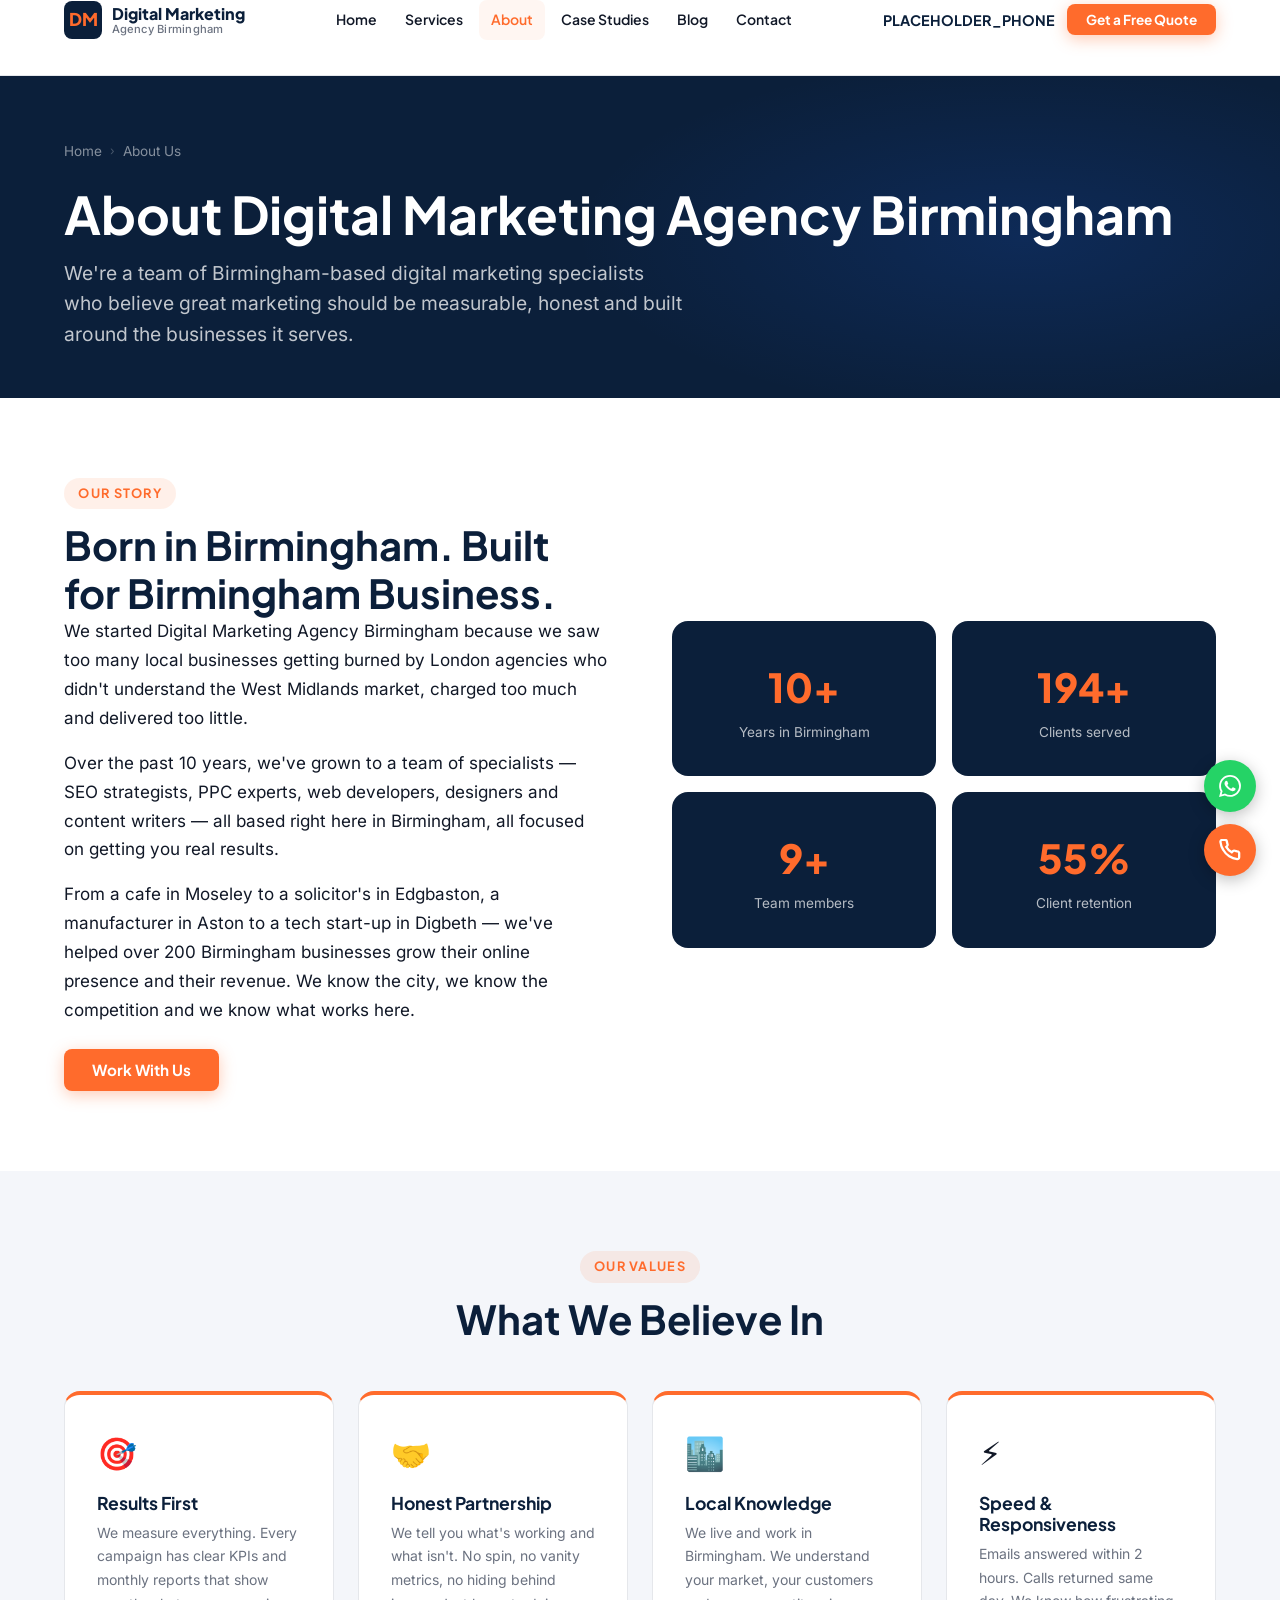
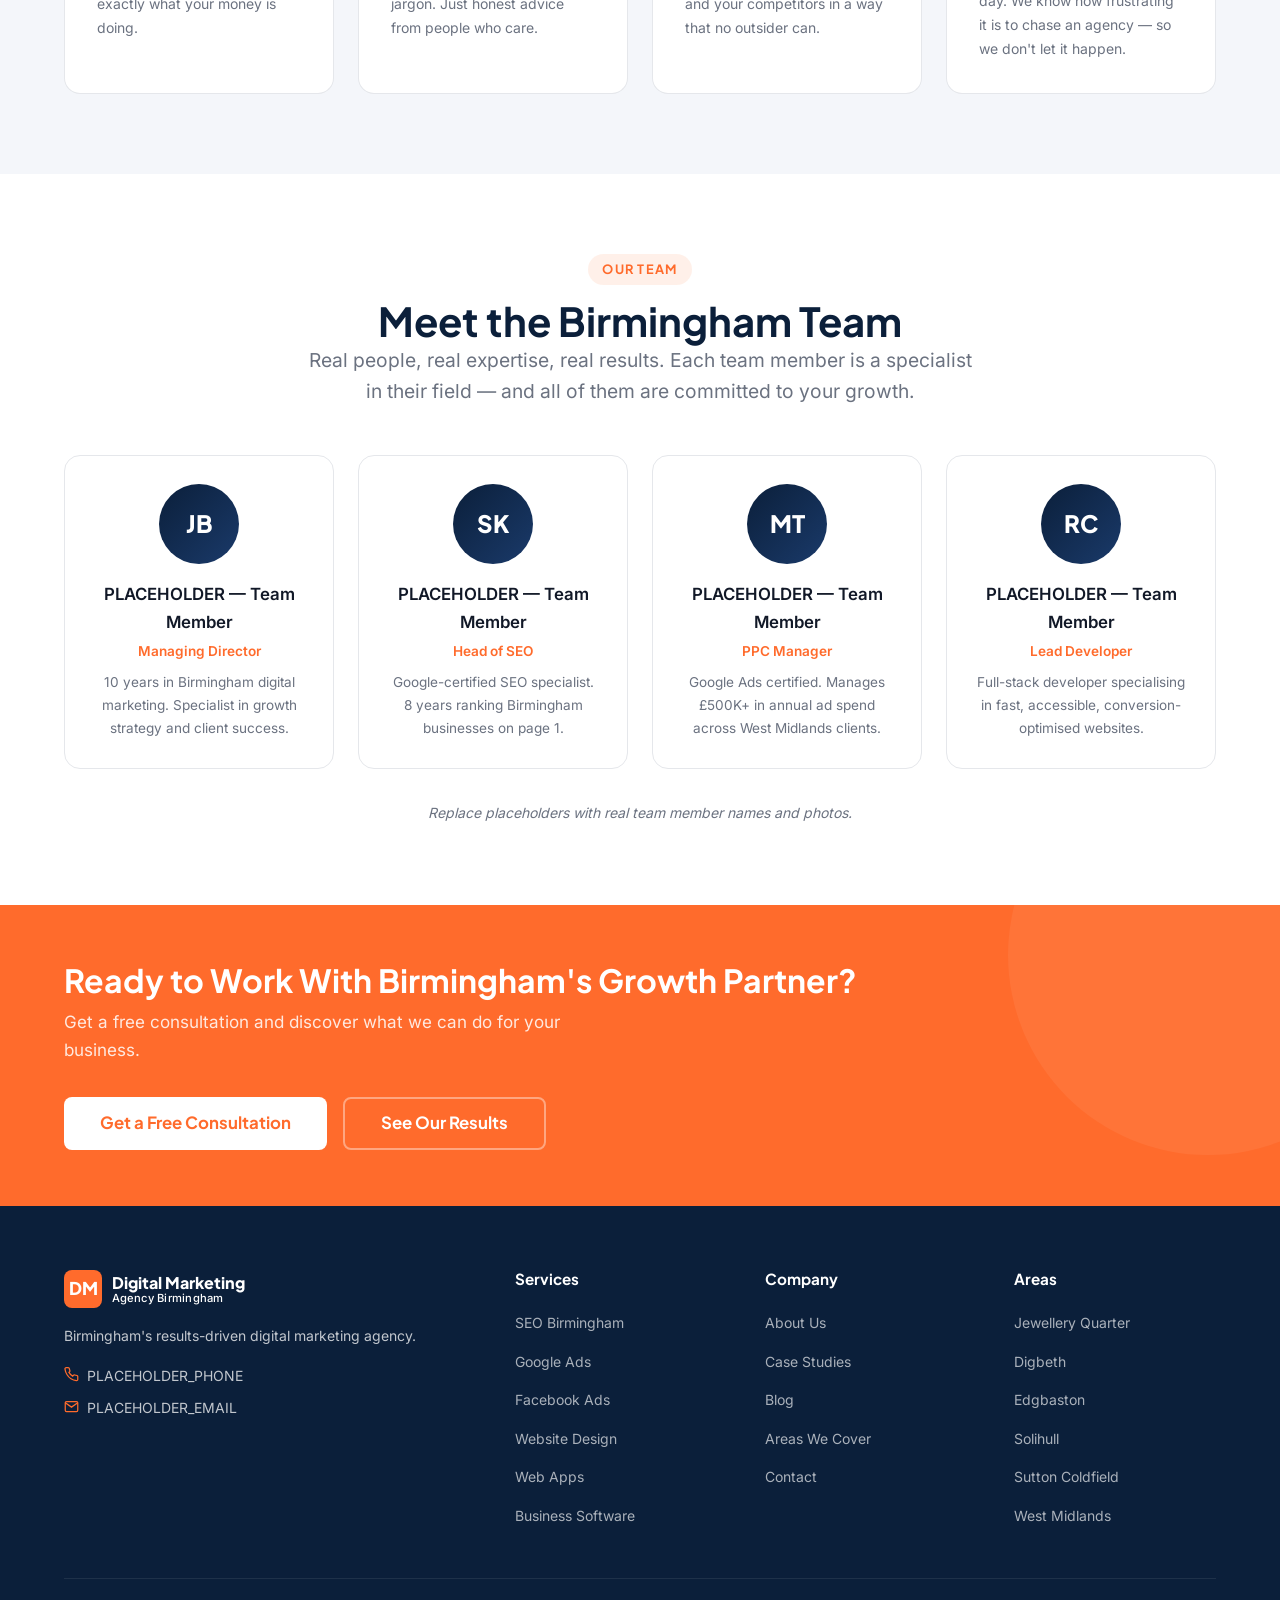
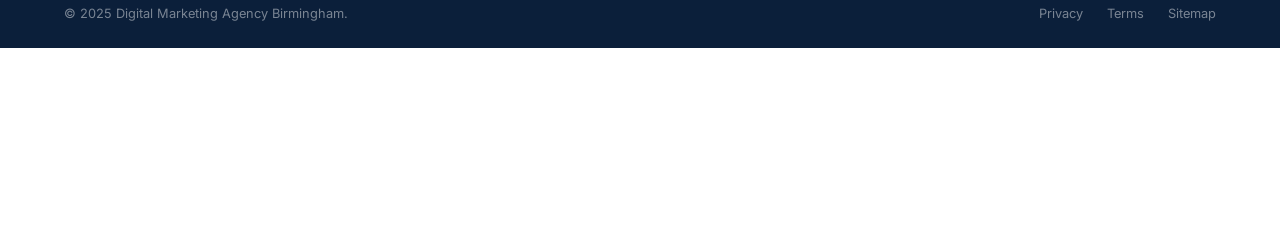
==== commit 0a7cb90e: "Self-host fonts to eliminate CLS 0.593 and external font requests Root cause: async font loading cau" ====
--- a/about/index.html
+++ b/about/index.html
@@ -5,9 +5,6 @@
   <title>About Us | Digital Marketing Agency Birmingham</title>
   <meta name="description" content="Meet the Birmingham digital marketing team behind 200+ client success stories. 10 years serving West Midlands businesses with SEO, PPC and web design.">
   <link rel="canonical" href="https://www.digitalmarketingagencybirmingham.co.uk/about/">
-  <link rel="preconnect" href="https://fonts.googleapis.com"><link rel="preconnect" href="https://fonts.gstatic.com" crossorigin>
-  <link rel="preload" as="style" href="https://fonts.googleapis.com/css2?family=Plus+Jakarta+Sans:wght@400;500;600;700;800&family=Inter:wght@400;500;600&display=swap" onload="this.onload=null;this.rel='stylesheet'">
-  <noscript><link rel="stylesheet" href="https://fonts.googleapis.com/css2?family=Plus+Jakarta+Sans:wght@400;500;600;700;800&family=Inter:wght@400;500;600&display=swap"></noscript>
   <link rel="stylesheet" href="/assets/css/main.css">
   <script async src="https://www.googletagmanager.com/gtag/js?id=G-PLACEHOLDER"></script>
   <script>window.dataLayer=window.dataLayer||[];function gtag(){dataLayer.push(arguments)}gtag('js',new Date());gtag('config','G-PLACEHOLDER');</script>
--- a/assets/css/main.css
+++ b/assets/css/main.css
@@ -2,7 +2,24 @@
    Digital Marketing Agency Birmingham — Main Stylesheet
    ============================================================ */
 
-/* Fonts loaded async via <link> in HTML — no @import to avoid render-blocking chain */
+/* --- Self-hosted fonts (no external request, font-display:optional = zero CLS) --- */
+@font-face {
+  font-family: 'Plus Jakarta Sans';
+  font-style: normal;
+  font-weight: 400 800;
+  font-display: optional;
+  src: url('/assets/fonts/plus-jakarta-sans-latin.woff2') format('woff2');
+  unicode-range: U+0000-00FF, U+0131, U+0152-0153, U+02BB-02BC, U+02C6, U+02DA, U+02DC, U+0304, U+0308, U+0329, U+2000-206F, U+20AC, U+2122, U+2191, U+2193, U+2212, U+2215, U+FEFF, U+FFFD;
+}
+
+@font-face {
+  font-family: 'Inter';
+  font-style: normal;
+  font-weight: 400 600;
+  font-display: optional;
+  src: url('/assets/fonts/inter-latin.woff2') format('woff2');
+  unicode-range: U+0000-00FF, U+0131, U+0152-0153, U+02BB-02BC, U+02C6, U+02DA, U+02DC, U+0304, U+0308, U+0329, U+2000-206F, U+20AC, U+2122, U+2191, U+2193, U+2212, U+2215, U+FEFF, U+FFFD;
+}
 
 /* --- CSS Variables --- */
 :root {
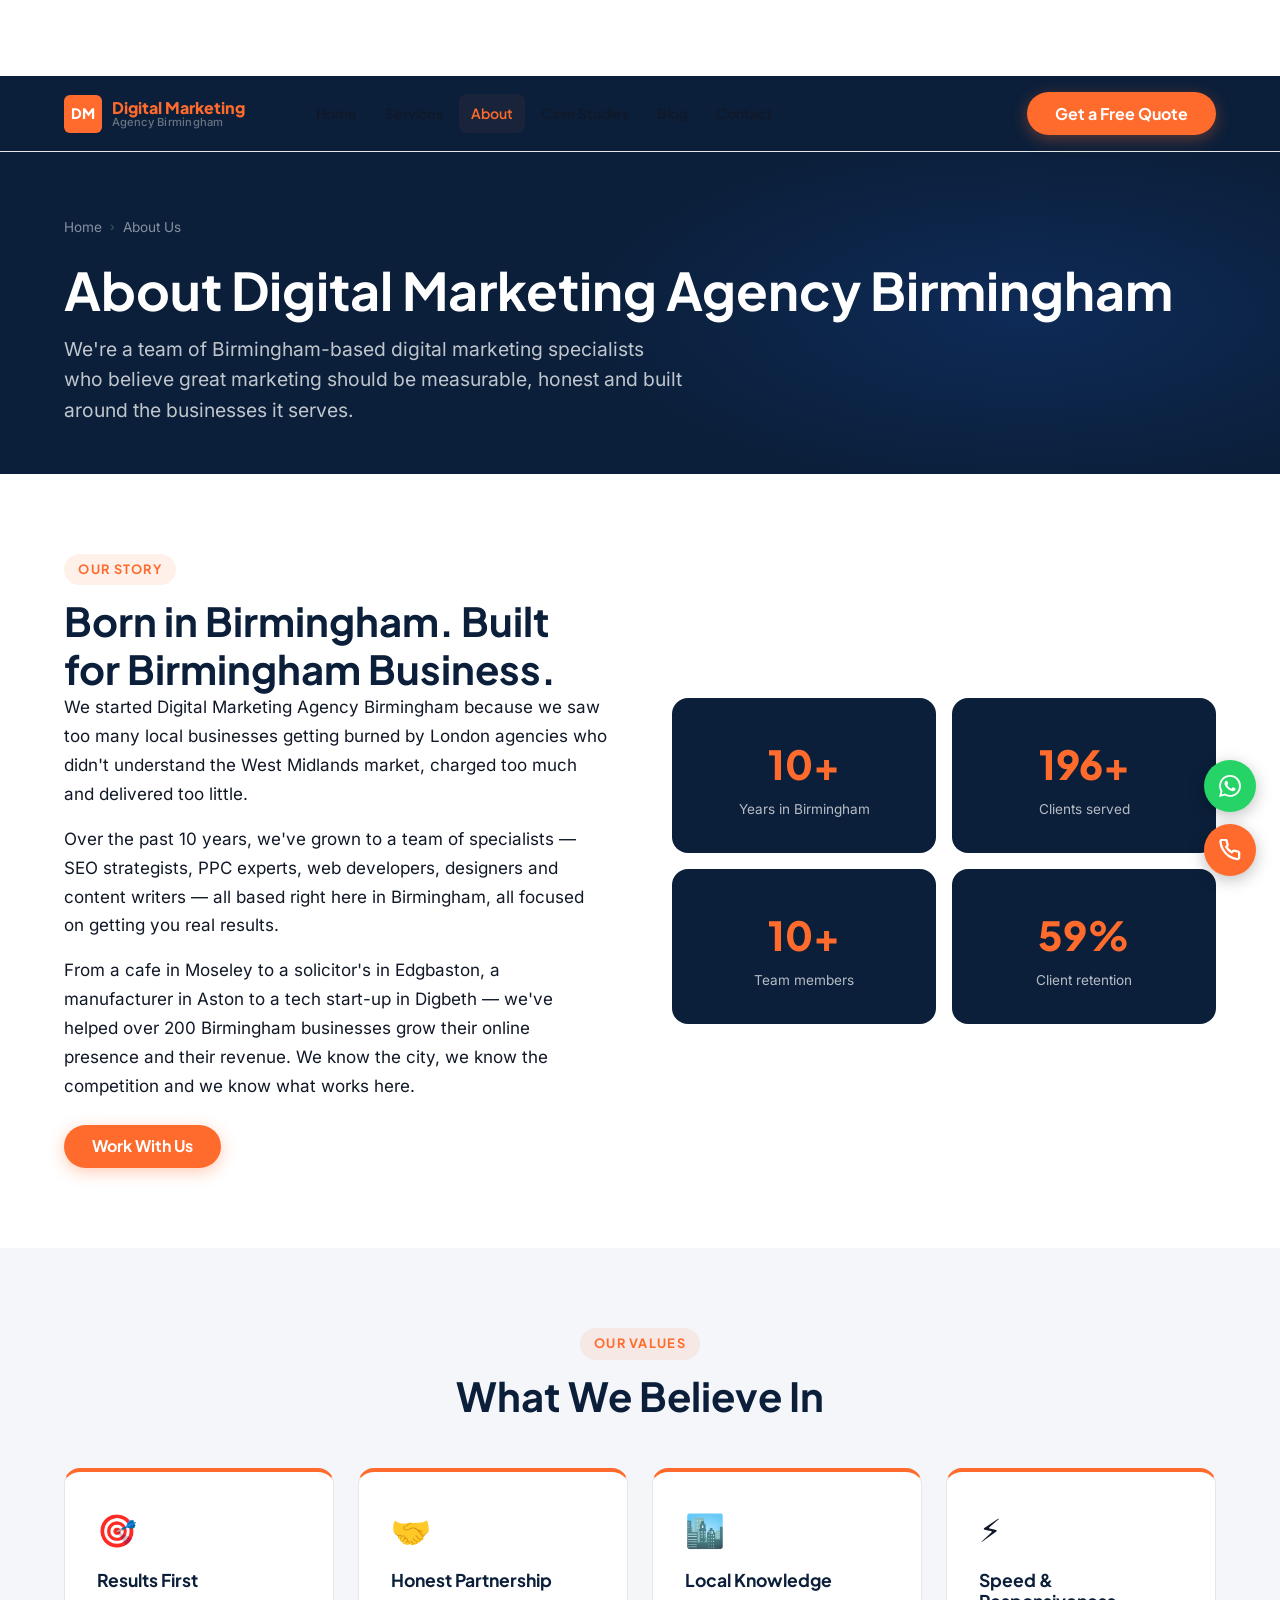
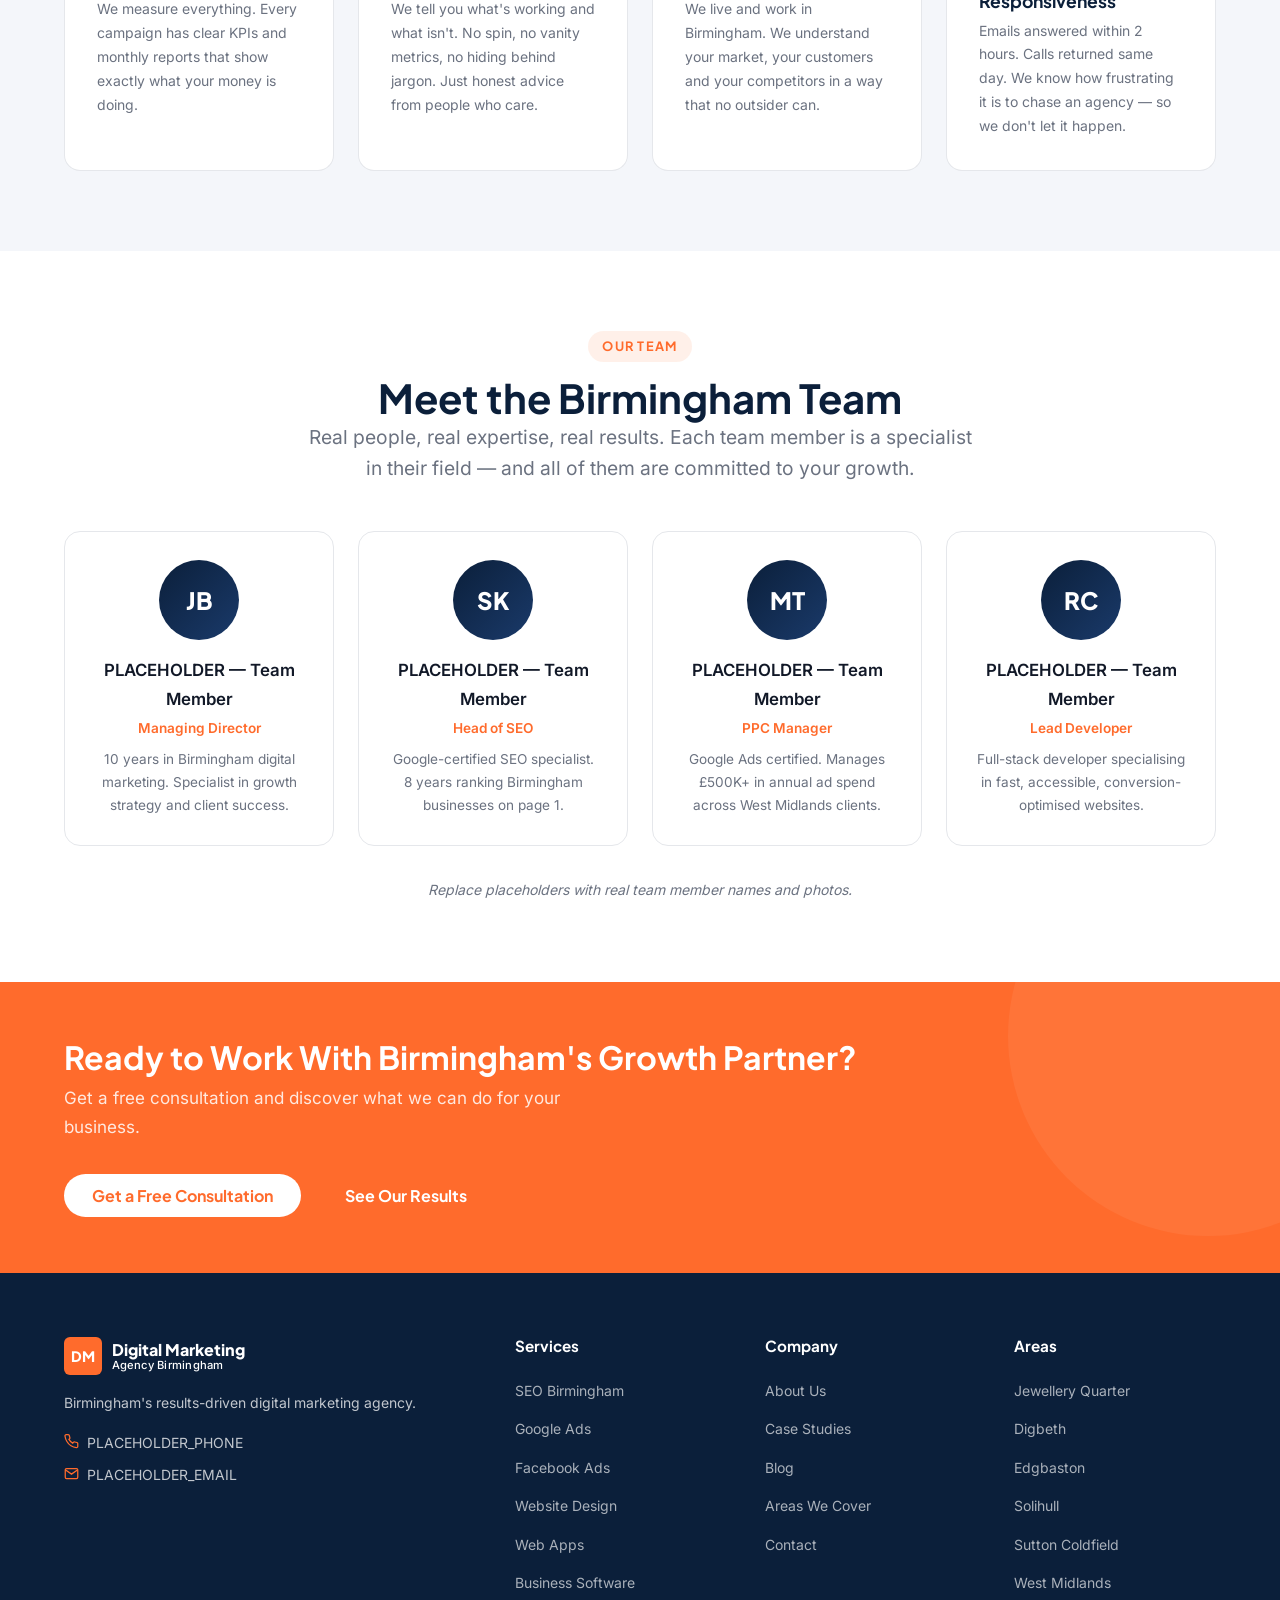
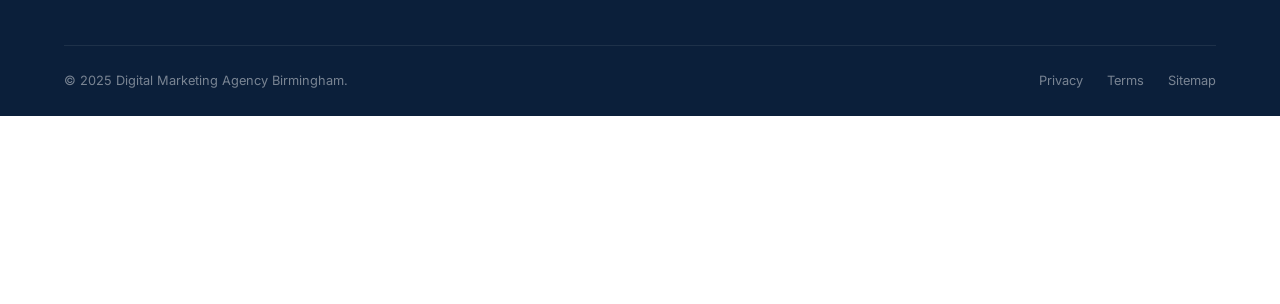
==== commit e62551d6: "Inline critical CSS + async main.css to fix LCP 3.4s Root cause: main.css was render-blocking (310ms" ====
--- a/about/index.html
+++ b/about/index.html
@@ -5,9 +5,12 @@
   <title>About Us | Digital Marketing Agency Birmingham</title>
   <meta name="description" content="Meet the Birmingham digital marketing team behind 200+ client success stories. 10 years serving West Midlands businesses with SEO, PPC and web design.">
   <link rel="canonical" href="https://www.digitalmarketingagencybirmingham.co.uk/about/">
-  <link rel="stylesheet" href="/assets/css/main.css">
+  <link rel="preload" href="/assets/css/main.css" as="style" onload="this.onload=null;this.rel='stylesheet'">
+  <noscript><link rel="stylesheet" href="/assets/css/main.css"></noscript>
   <script async src="https://www.googletagmanager.com/gtag/js?id=G-PLACEHOLDER"></script>
   <script>window.dataLayer=window.dataLayer||[];function gtag(){dataLayer.push(arguments)}gtag('js',new Date());gtag('config','G-PLACEHOLDER');</script>
+<style>*,*::before,*::after{box-sizing:border-box;margin:0;padding:0}html{scroll-behavior:smooth}body{font-family:Inter,system-ui,sans-serif;font-size:17px;line-height:1.7;color:#111827;background:#fff;overflow-x:hidden}a{color:#1E6BFF;text-decoration:none}ul{list-style:none}.container{width:100%;max-width:1200px;margin:0 auto;padding:0 24px}#header{position:sticky;top:0;z-index:1000;background:#0B1F3A;height:76px;display:flex;align-items:center}.logo{display:flex;align-items:center;gap:.6rem;text-decoration:none}.logo-mark{background:#FF6B2C;color:#fff;font-weight:800;font-size:.9rem;padding:.3rem .5rem;border-radius:6px}.logo-text{color:#fff;font-size:.95rem;font-weight:500}.logo-text strong{color:#FF6B2C}.hero{background:linear-gradient(135deg,#0B1F3A 0%,#1a3a6b 100%);min-height:90vh;display:flex;align-items:center;padding:120px 0 80px;position:relative;overflow:hidden;color:#fff}.btn{display:inline-flex;align-items:center;gap:.5rem;padding:.85rem 1.75rem;border-radius:50px;font-weight:700;font-size:1rem;cursor:pointer;transition:all .25s;border:none}.btn-orange{background:#FF6B2C;color:#fff}.fade-up{opacity:0;transform:translateY(28px);transition:opacity .6s ease,transform .6s ease}.fade-up.visible{opacity:1;transform:none}</style>
+  <style data-critical="1">*,*::before,*::after{box-sizing:border-box;margin:0;padding:0}html{scroll-behavior:smooth}body{font-family:Inter,system-ui,sans-serif;font-size:17px;line-height:1.7;color:#111827;background:#fff;overflow-x:hidden}a{color:#1E6BFF;text-decoration:none}ul{list-style:none}.container{width:100%;max-width:1200px;margin:0 auto;padding:0 24px}#header{position:sticky;top:0;z-index:1000;background:#0B1F3A;height:76px;display:flex;align-items:center}.logo{display:flex;align-items:center;gap:.6rem;text-decoration:none}.logo-mark{background:#FF6B2C;color:#fff;font-weight:800;font-size:.9rem;padding:.3rem .5rem;border-radius:6px}.logo-text{color:#fff;font-size:.95rem;font-weight:500}.logo-text strong{color:#FF6B2C}.hero{background:linear-gradient(135deg,#0B1F3A 0%,#1a3a6b 100%);min-height:90vh;display:flex;align-items:center;padding:120px 0 80px;position:relative;overflow:hidden;color:#fff}.btn{display:inline-flex;align-items:center;gap:.5rem;padding:.85rem 1.75rem;border-radius:50px;font-weight:700;font-size:1rem;cursor:pointer;transition:all .25s;border:none}.btn-orange{background:#FF6B2C;color:#fff}.fade-up{opacity:0;transform:translateY(28px);transition:opacity .6s ease,transform .6s ease}.fade-up.visible{opacity:1;transform:none}</style>
 </head>
 <body class="page-body">
 <header id="header" role="banner">
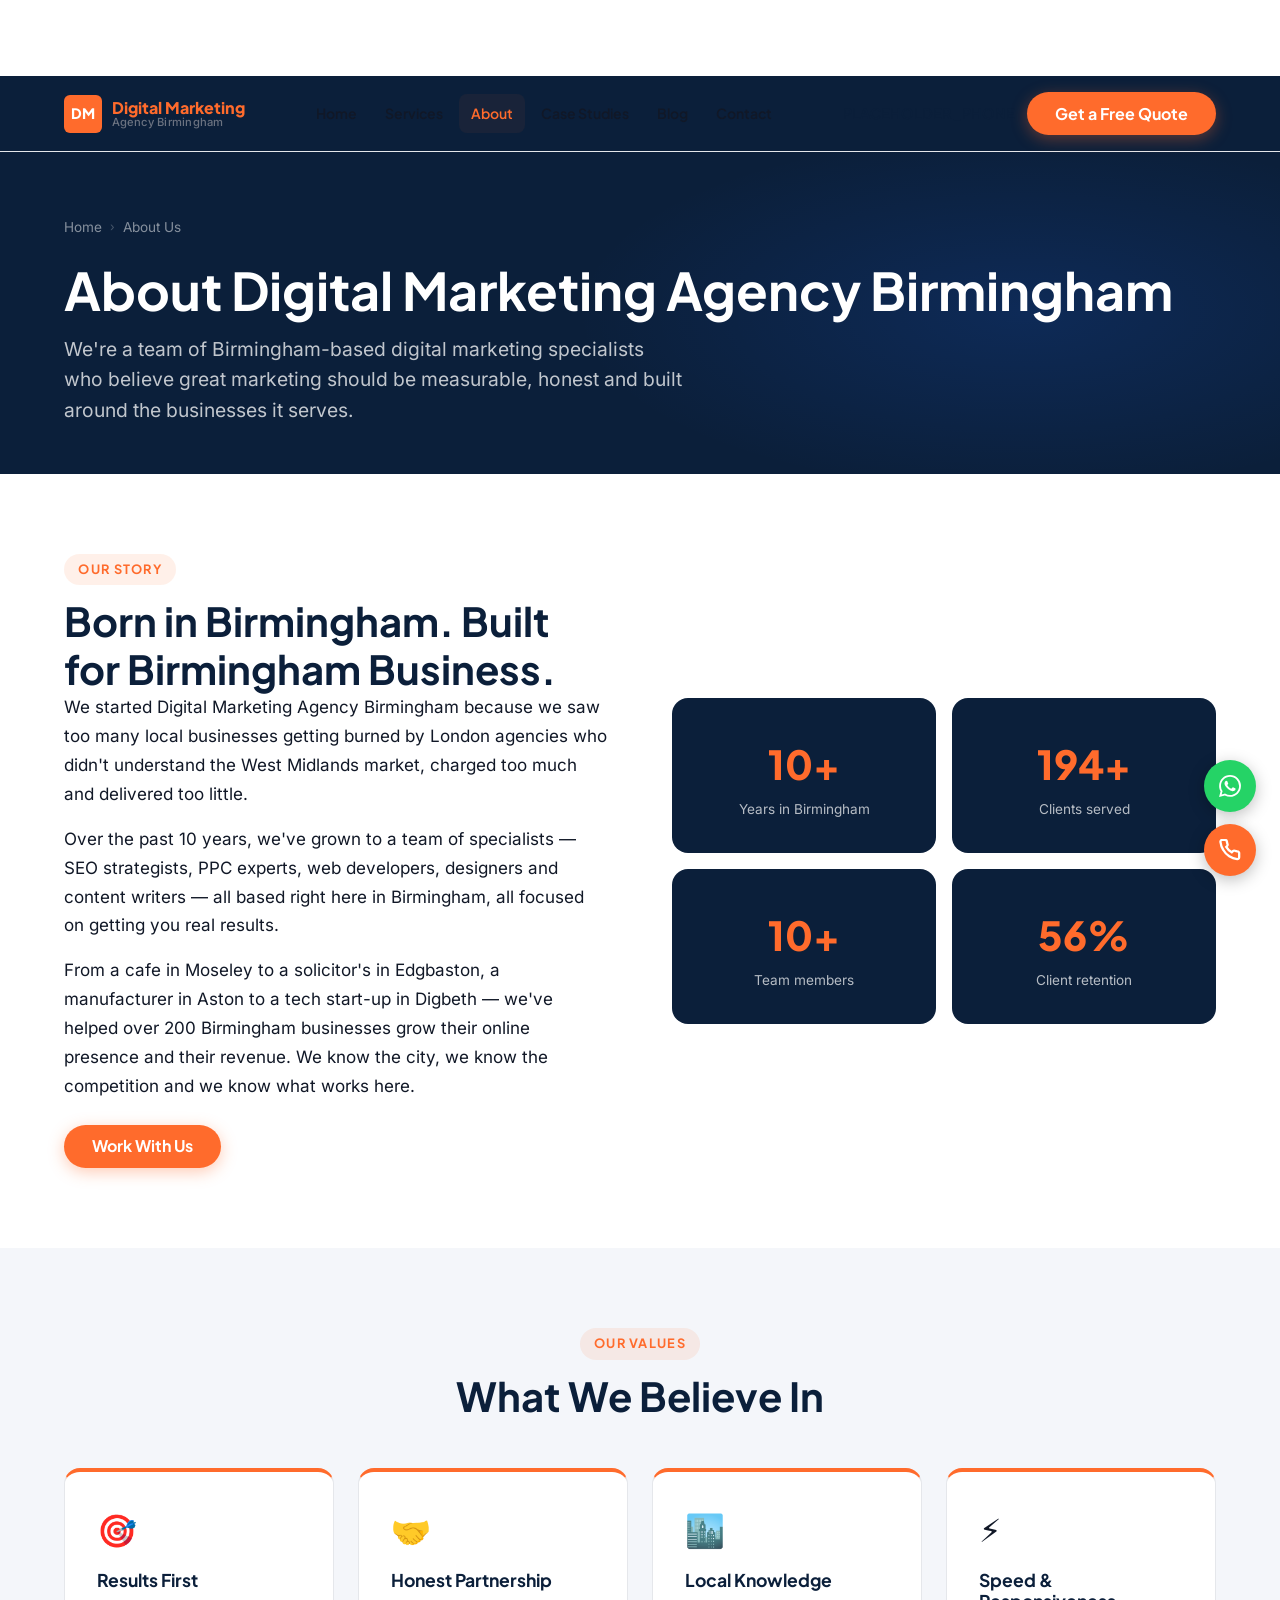
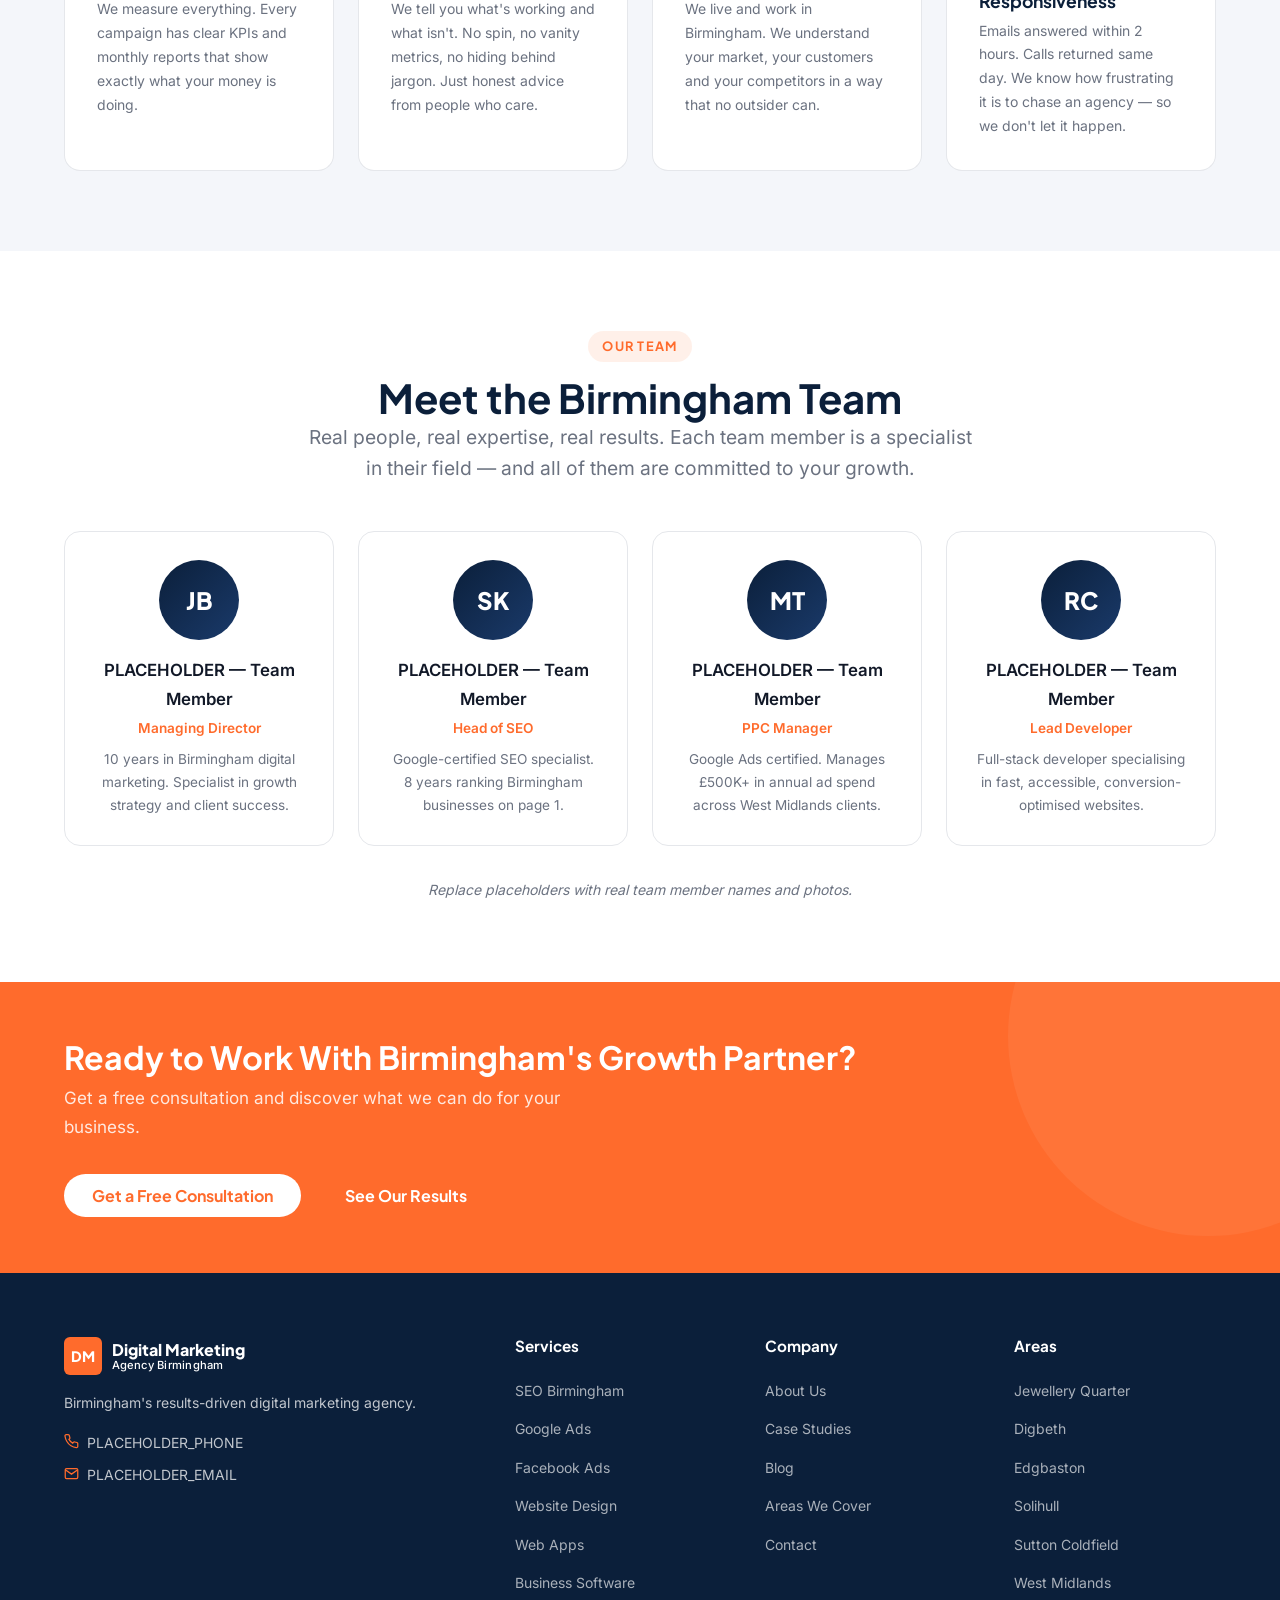
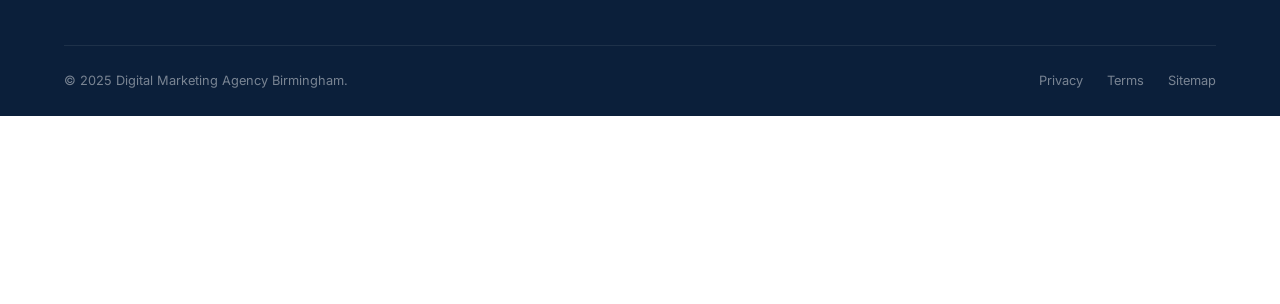
==== commit ad3c30f1: "perf: fix non-composited animations, defer GA4, revert async CSS - Replace `transition: all` with ex" ====
--- a/about/index.html
+++ b/about/index.html
@@ -5,12 +5,21 @@
   <title>About Us | Digital Marketing Agency Birmingham</title>
   <meta name="description" content="Meet the Birmingham digital marketing team behind 200+ client success stories. 10 years serving West Midlands businesses with SEO, PPC and web design.">
   <link rel="canonical" href="https://www.digitalmarketingagencybirmingham.co.uk/about/">
-  <link rel="preload" href="/assets/css/main.css" as="style" onload="this.onload=null;this.rel='stylesheet'">
-  <noscript><link rel="stylesheet" href="/assets/css/main.css"></noscript>
-  <script async src="https://www.googletagmanager.com/gtag/js?id=G-PLACEHOLDER"></script>
-  <script>window.dataLayer=window.dataLayer||[];function gtag(){dataLayer.push(arguments)}gtag('js',new Date());gtag('config','G-PLACEHOLDER');</script>
-<style>*,*::before,*::after{box-sizing:border-box;margin:0;padding:0}html{scroll-behavior:smooth}body{font-family:Inter,system-ui,sans-serif;font-size:17px;line-height:1.7;color:#111827;background:#fff;overflow-x:hidden}a{color:#1E6BFF;text-decoration:none}ul{list-style:none}.container{width:100%;max-width:1200px;margin:0 auto;padding:0 24px}#header{position:sticky;top:0;z-index:1000;background:#0B1F3A;height:76px;display:flex;align-items:center}.logo{display:flex;align-items:center;gap:.6rem;text-decoration:none}.logo-mark{background:#FF6B2C;color:#fff;font-weight:800;font-size:.9rem;padding:.3rem .5rem;border-radius:6px}.logo-text{color:#fff;font-size:.95rem;font-weight:500}.logo-text strong{color:#FF6B2C}.hero{background:linear-gradient(135deg,#0B1F3A 0%,#1a3a6b 100%);min-height:90vh;display:flex;align-items:center;padding:120px 0 80px;position:relative;overflow:hidden;color:#fff}.btn{display:inline-flex;align-items:center;gap:.5rem;padding:.85rem 1.75rem;border-radius:50px;font-weight:700;font-size:1rem;cursor:pointer;transition:all .25s;border:none}.btn-orange{background:#FF6B2C;color:#fff}.fade-up{opacity:0;transform:translateY(28px);transition:opacity .6s ease,transform .6s ease}.fade-up.visible{opacity:1;transform:none}</style>
-  <style data-critical="1">*,*::before,*::after{box-sizing:border-box;margin:0;padding:0}html{scroll-behavior:smooth}body{font-family:Inter,system-ui,sans-serif;font-size:17px;line-height:1.7;color:#111827;background:#fff;overflow-x:hidden}a{color:#1E6BFF;text-decoration:none}ul{list-style:none}.container{width:100%;max-width:1200px;margin:0 auto;padding:0 24px}#header{position:sticky;top:0;z-index:1000;background:#0B1F3A;height:76px;display:flex;align-items:center}.logo{display:flex;align-items:center;gap:.6rem;text-decoration:none}.logo-mark{background:#FF6B2C;color:#fff;font-weight:800;font-size:.9rem;padding:.3rem .5rem;border-radius:6px}.logo-text{color:#fff;font-size:.95rem;font-weight:500}.logo-text strong{color:#FF6B2C}.hero{background:linear-gradient(135deg,#0B1F3A 0%,#1a3a6b 100%);min-height:90vh;display:flex;align-items:center;padding:120px 0 80px;position:relative;overflow:hidden;color:#fff}.btn{display:inline-flex;align-items:center;gap:.5rem;padding:.85rem 1.75rem;border-radius:50px;font-weight:700;font-size:1rem;cursor:pointer;transition:all .25s;border:none}.btn-orange{background:#FF6B2C;color:#fff}.fade-up{opacity:0;transform:translateY(28px);transition:opacity .6s ease,transform .6s ease}.fade-up.visible{opacity:1;transform:none}</style>
+  <link rel="stylesheet" href="/assets/css/main.css">
+  <script>
+    window.addEventListener('load',function(){
+      setTimeout(function(){
+        var s=document.createElement('script');
+        s.src='https://www.googletagmanager.com/gtag/js?id=G-PLACEHOLDER';
+        s.async=true;document.head.appendChild(s);
+        window.dataLayer=window.dataLayer||[];
+        function gtag(){dataLayer.push(arguments)}
+        gtag('js',new Date());gtag('config','G-PLACEHOLDER',{send_page_view:true});
+      },2000);
+    });
+  </script>
+<style>*,*::before,*::after{box-sizing:border-box;margin:0;padding:0}html{scroll-behavior:smooth}body{font-family:Inter,system-ui,sans-serif;font-size:17px;line-height:1.7;color:#111827;background:#fff;overflow-x:hidden}a{color:#1E6BFF;text-decoration:none}ul{list-style:none}.container{width:100%;max-width:1200px;margin:0 auto;padding:0 24px}#header{position:sticky;top:0;z-index:1000;background:#0B1F3A;height:76px;display:flex;align-items:center}.logo{display:flex;align-items:center;gap:.6rem;text-decoration:none}.logo-mark{background:#FF6B2C;color:#fff;font-weight:800;font-size:.9rem;padding:.3rem .5rem;border-radius:6px}.logo-text{color:#fff;font-size:.95rem;font-weight:500}.logo-text strong{color:#FF6B2C}.hero{background:linear-gradient(135deg,#0B1F3A 0%,#1a3a6b 100%);min-height:90vh;display:flex;align-items:center;padding:120px 0 80px;position:relative;overflow:hidden;color:#fff}.btn{display:inline-flex;align-items:center;gap:.5rem;padding:.85rem 1.75rem;border-radius:50px;font-weight:700;font-size:1rem;cursor:pointer;transition:background-color .25s,color .25s,transform .25s,box-shadow .25s;border:none}.btn-orange{background:#FF6B2C;color:#fff}.fade-up{opacity:0;transform:translateY(28px);transition:opacity .6s ease,transform .6s ease}.fade-up.visible{opacity:1;transform:none}</style>
+  <style data-critical="1">*,*::before,*::after{box-sizing:border-box;margin:0;padding:0}html{scroll-behavior:smooth}body{font-family:Inter,system-ui,sans-serif;font-size:17px;line-height:1.7;color:#111827;background:#fff;overflow-x:hidden}a{color:#1E6BFF;text-decoration:none}ul{list-style:none}.container{width:100%;max-width:1200px;margin:0 auto;padding:0 24px}#header{position:sticky;top:0;z-index:1000;background:#0B1F3A;height:76px;display:flex;align-items:center}.logo{display:flex;align-items:center;gap:.6rem;text-decoration:none}.logo-mark{background:#FF6B2C;color:#fff;font-weight:800;font-size:.9rem;padding:.3rem .5rem;border-radius:6px}.logo-text{color:#fff;font-size:.95rem;font-weight:500}.logo-text strong{color:#FF6B2C}.hero{background:linear-gradient(135deg,#0B1F3A 0%,#1a3a6b 100%);min-height:90vh;display:flex;align-items:center;padding:120px 0 80px;position:relative;overflow:hidden;color:#fff}.btn{display:inline-flex;align-items:center;gap:.5rem;padding:.85rem 1.75rem;border-radius:50px;font-weight:700;font-size:1rem;cursor:pointer;transition:background-color .25s,color .25s,transform .25s,box-shadow .25s;border:none}.btn-orange{background:#FF6B2C;color:#fff}.fade-up{opacity:0;transform:translateY(28px);transition:opacity .6s ease,transform .6s ease}.fade-up.visible{opacity:1;transform:none}</style>
 </head>
 <body class="page-body">
 <header id="header" role="banner">
--- a/assets/css/main.css
+++ b/assets/css/main.css
@@ -36,7 +36,7 @@
   --shadow:  0 4px 24px rgba(11,31,58,0.08);
   --shadow-md: 0 8px 32px rgba(11,31,58,0.12);
   --shadow-lg: 0 16px 64px rgba(11,31,58,0.16);
-  --transition: all 0.3s ease;
+  --transition: color 0.3s ease, background-color 0.3s ease, transform 0.3s ease, opacity 0.3s ease, box-shadow 0.3s ease, border-color 0.3s ease;
   --font-heading: 'Plus Jakarta Sans', 'Poppins', system-ui, sans-serif;
   --font-body: 'Inter', system-ui, sans-serif;
   --max-width: 1200px;
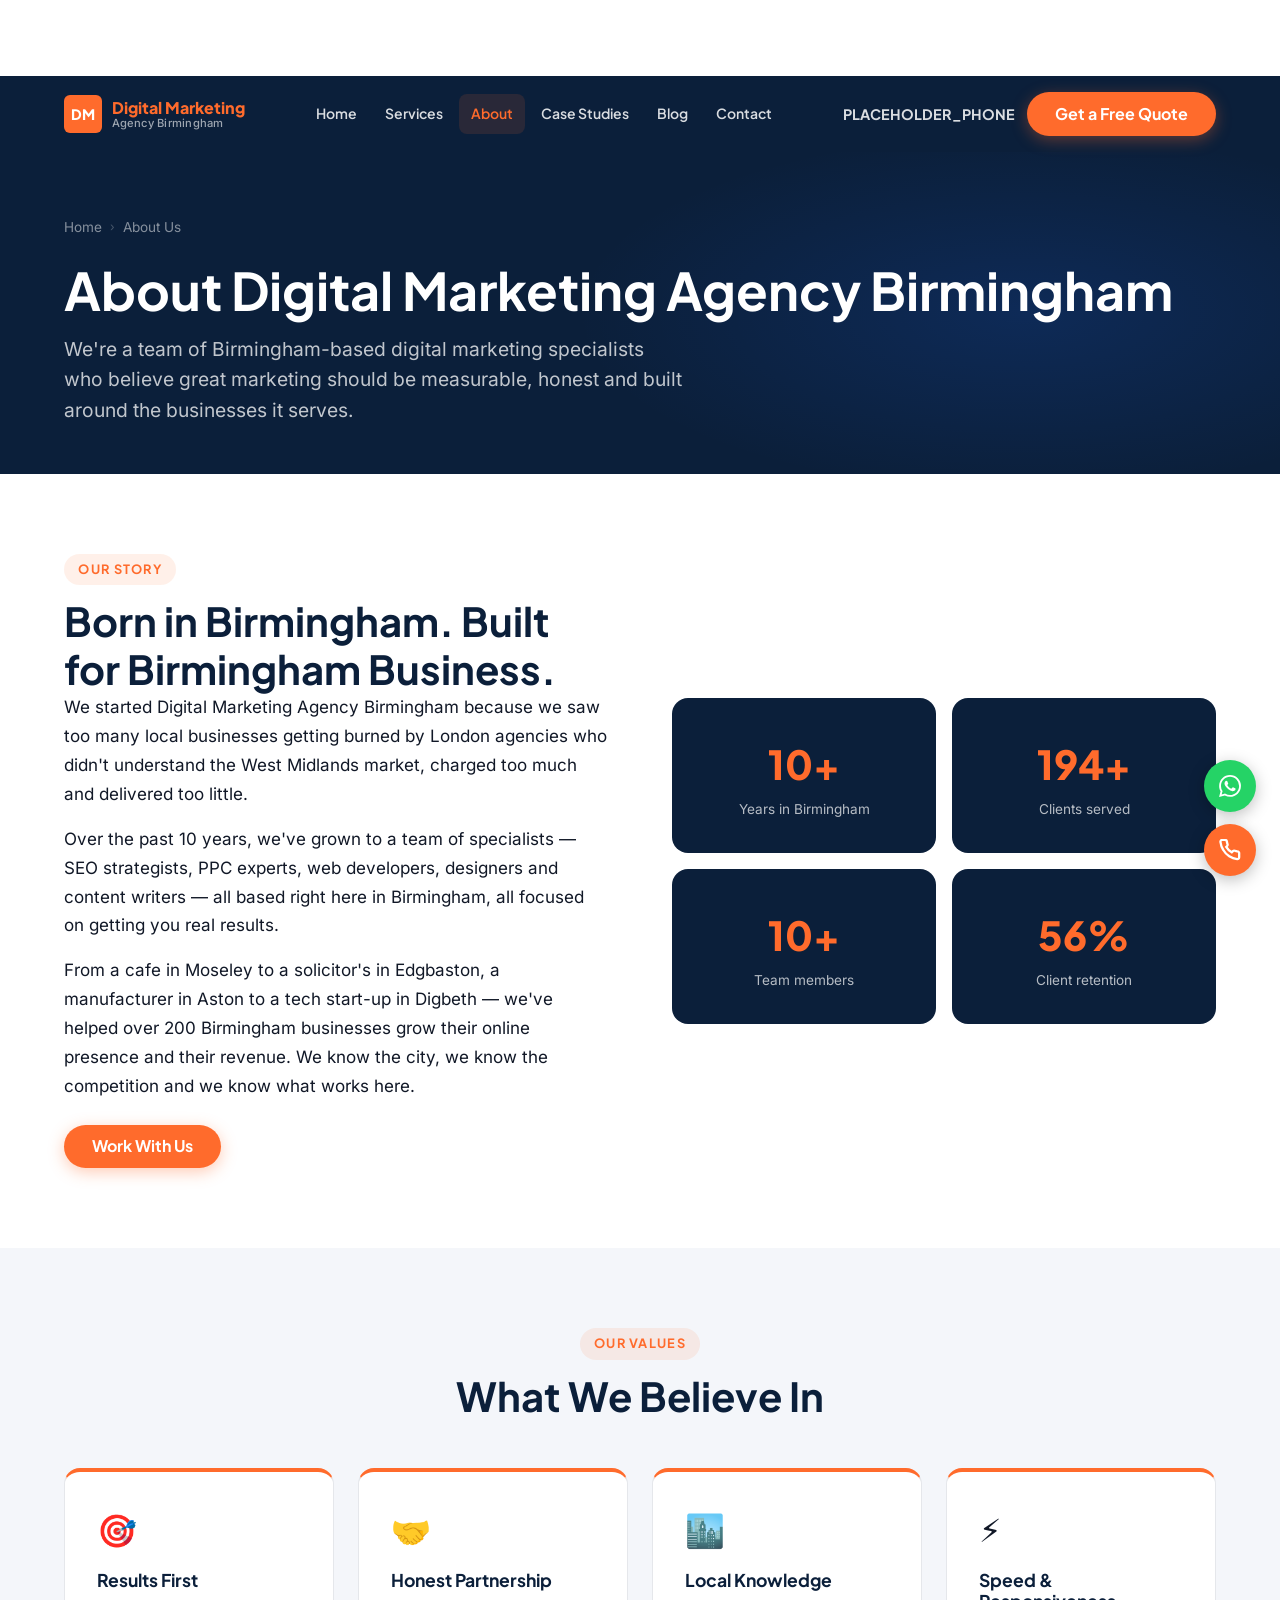
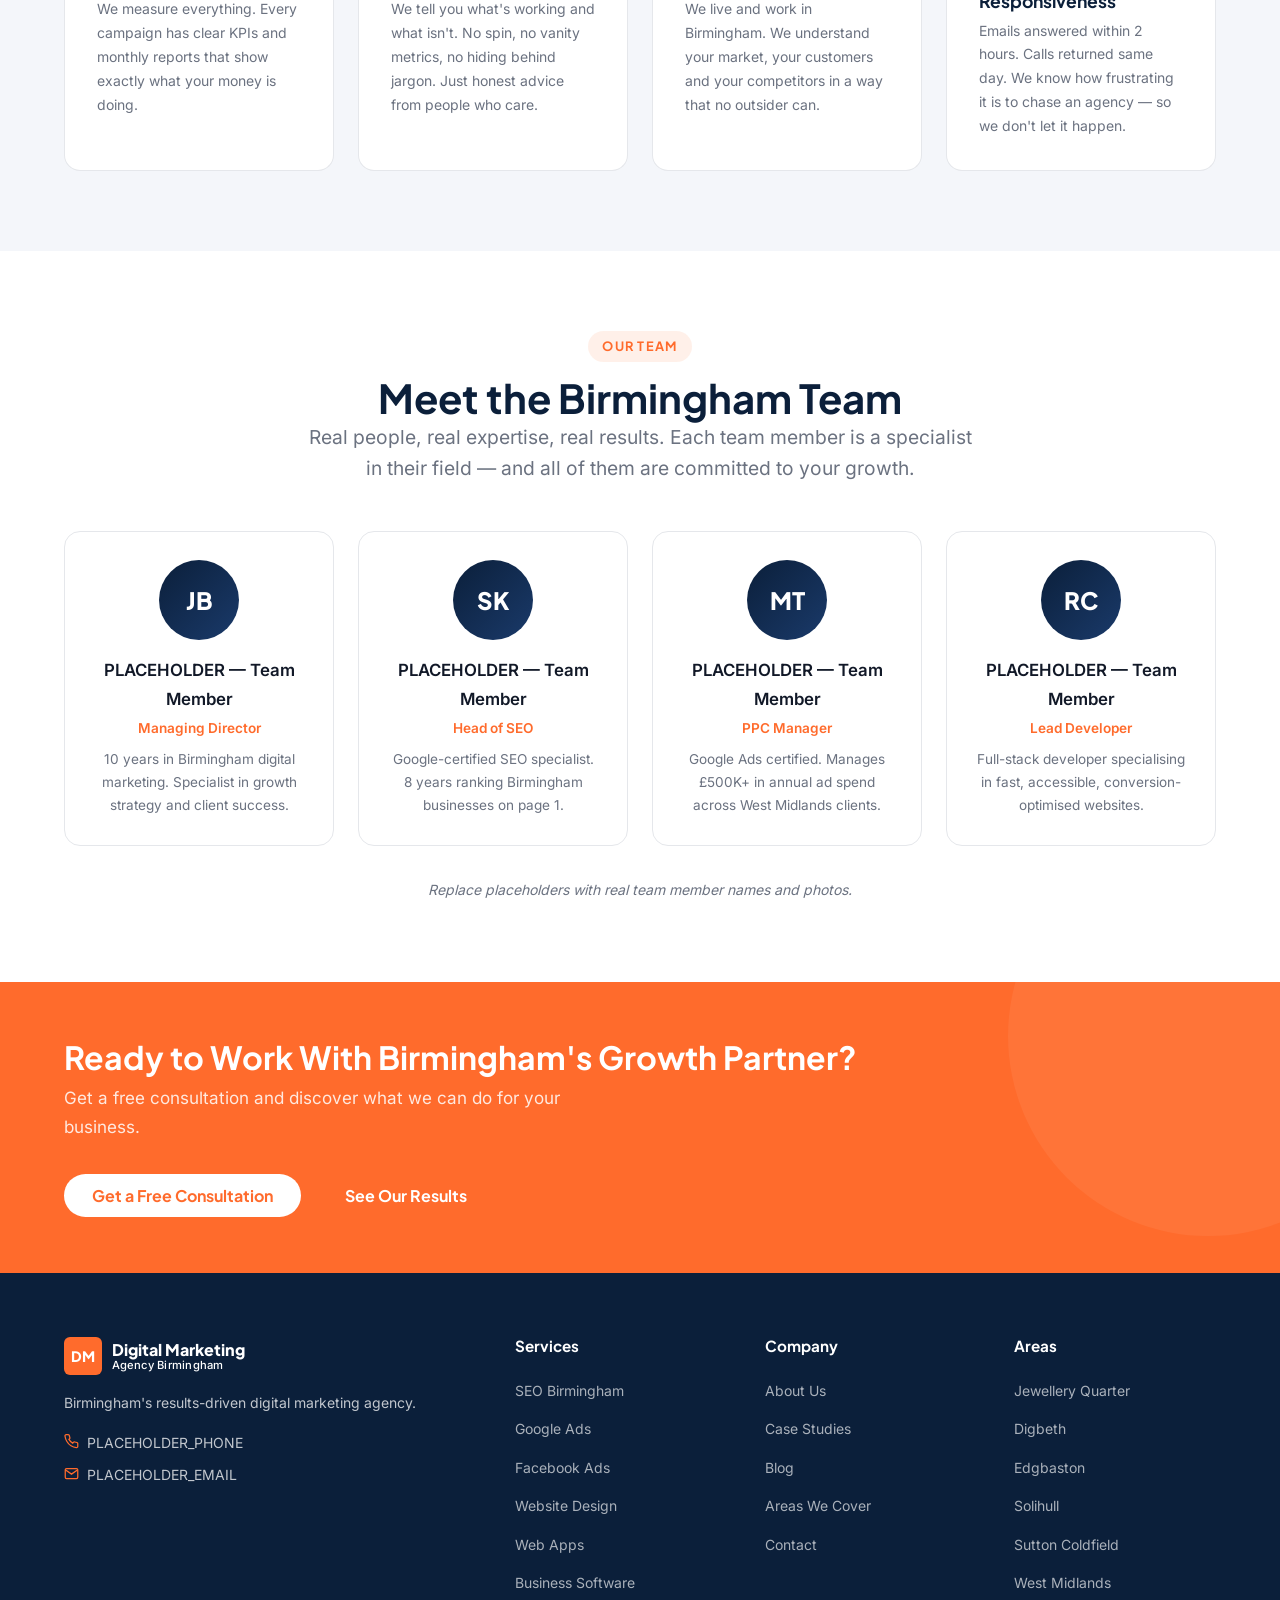
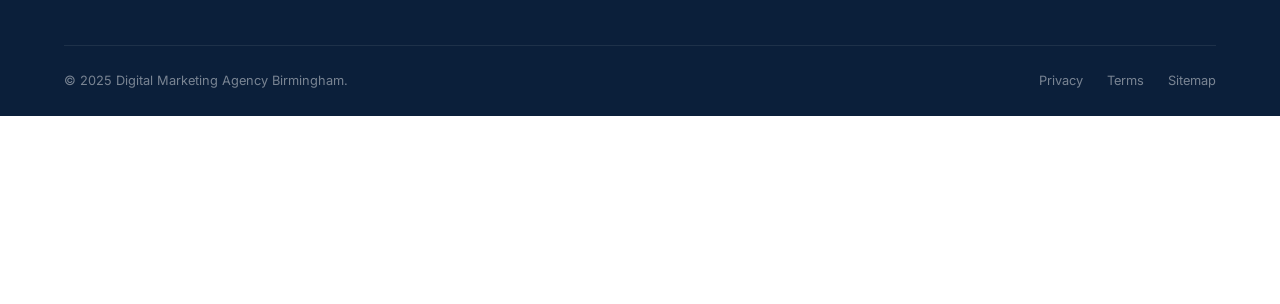
==== commit 70363b6a: "fix: repair broken header navigation - Change header background to navy (#0B1F3A) in main.css to mat" ====
--- a/about/index.html
+++ b/about/index.html
@@ -18,8 +18,7 @@
       },2000);
     });
   </script>
-<style>*,*::before,*::after{box-sizing:border-box;margin:0;padding:0}html{scroll-behavior:smooth}body{font-family:Inter,system-ui,sans-serif;font-size:17px;line-height:1.7;color:#111827;background:#fff;overflow-x:hidden}a{color:#1E6BFF;text-decoration:none}ul{list-style:none}.container{width:100%;max-width:1200px;margin:0 auto;padding:0 24px}#header{position:sticky;top:0;z-index:1000;background:#0B1F3A;height:76px;display:flex;align-items:center}.logo{display:flex;align-items:center;gap:.6rem;text-decoration:none}.logo-mark{background:#FF6B2C;color:#fff;font-weight:800;font-size:.9rem;padding:.3rem .5rem;border-radius:6px}.logo-text{color:#fff;font-size:.95rem;font-weight:500}.logo-text strong{color:#FF6B2C}.hero{background:linear-gradient(135deg,#0B1F3A 0%,#1a3a6b 100%);min-height:90vh;display:flex;align-items:center;padding:120px 0 80px;position:relative;overflow:hidden;color:#fff}.btn{display:inline-flex;align-items:center;gap:.5rem;padding:.85rem 1.75rem;border-radius:50px;font-weight:700;font-size:1rem;cursor:pointer;transition:background-color .25s,color .25s,transform .25s,box-shadow .25s;border:none}.btn-orange{background:#FF6B2C;color:#fff}.fade-up{opacity:0;transform:translateY(28px);transition:opacity .6s ease,transform .6s ease}.fade-up.visible{opacity:1;transform:none}</style>
-  <style data-critical="1">*,*::before,*::after{box-sizing:border-box;margin:0;padding:0}html{scroll-behavior:smooth}body{font-family:Inter,system-ui,sans-serif;font-size:17px;line-height:1.7;color:#111827;background:#fff;overflow-x:hidden}a{color:#1E6BFF;text-decoration:none}ul{list-style:none}.container{width:100%;max-width:1200px;margin:0 auto;padding:0 24px}#header{position:sticky;top:0;z-index:1000;background:#0B1F3A;height:76px;display:flex;align-items:center}.logo{display:flex;align-items:center;gap:.6rem;text-decoration:none}.logo-mark{background:#FF6B2C;color:#fff;font-weight:800;font-size:.9rem;padding:.3rem .5rem;border-radius:6px}.logo-text{color:#fff;font-size:.95rem;font-weight:500}.logo-text strong{color:#FF6B2C}.hero{background:linear-gradient(135deg,#0B1F3A 0%,#1a3a6b 100%);min-height:90vh;display:flex;align-items:center;padding:120px 0 80px;position:relative;overflow:hidden;color:#fff}.btn{display:inline-flex;align-items:center;gap:.5rem;padding:.85rem 1.75rem;border-radius:50px;font-weight:700;font-size:1rem;cursor:pointer;transition:background-color .25s,color .25s,transform .25s,box-shadow .25s;border:none}.btn-orange{background:#FF6B2C;color:#fff}.fade-up{opacity:0;transform:translateY(28px);transition:opacity .6s ease,transform .6s ease}.fade-up.visible{opacity:1;transform:none}</style>
+<style data-critical="1">*,*::before,*::after{box-sizing:border-box;margin:0;padding:0}html{scroll-behavior:smooth}body{font-family:Inter,system-ui,sans-serif;font-size:17px;line-height:1.7;color:#111827;background:#fff;overflow-x:hidden}a{color:#1E6BFF;text-decoration:none}ul{list-style:none}.container{width:100%;max-width:1200px;margin:0 auto;padding:0 24px}#header{position:sticky;top:0;z-index:1000;background:#0B1F3A;height:76px;display:flex;align-items:center}.logo{display:flex;align-items:center;gap:.6rem;text-decoration:none}.logo-mark{background:#FF6B2C;color:#fff;font-weight:800;font-size:.9rem;padding:.3rem .5rem;border-radius:6px}.logo-text{color:#fff;font-size:.95rem;font-weight:500}.logo-text strong{color:#FF6B2C}.hero{background:linear-gradient(135deg,#0B1F3A 0%,#1a3a6b 100%);min-height:90vh;display:flex;align-items:center;padding:120px 0 80px;position:relative;overflow:hidden;color:#fff}.btn{display:inline-flex;align-items:center;gap:.5rem;padding:.85rem 1.75rem;border-radius:50px;font-weight:700;font-size:1rem;cursor:pointer;transition:background-color .25s,color .25s,transform .25s,box-shadow .25s;border:none}.btn-orange{background:#FF6B2C;color:#fff}.fade-up{opacity:0;transform:translateY(28px);transition:opacity .6s ease,transform .6s ease}.fade-up.visible{opacity:1;transform:none}</style>
 </head>
 <body class="page-body">
 <header id="header" role="banner">
--- a/assets/css/main.css
+++ b/assets/css/main.css
@@ -182,15 +182,14 @@
 
 /* --- Header --- */
 #header {
-  position: fixed;
+  position: sticky;
   top: 0; left: 0; right: 0;
   height: var(--header-h);
-  background: var(--white);
-  border-bottom: 1px solid var(--border);
+  background: var(--navy);
   z-index: 1000;
   transition: box-shadow 0.3s ease;
 }
-#header.scrolled { box-shadow: var(--shadow-md); }
+#header.scrolled { box-shadow: 0 4px 24px rgba(0,0,0,0.25); }
 .header-inner {
   display: flex;
   align-items: center;
@@ -201,17 +200,17 @@
 .logo { display: flex; align-items: center; gap: 0.6rem; text-decoration: none; flex-shrink: 0; }
 .logo-mark {
   width: 38px; height: 38px;
-  background: var(--navy);
+  background: var(--orange);
   border-radius: 8px;
   display: flex; align-items: center; justify-content: center;
-  color: var(--orange);
+  color: var(--white);
   font-family: var(--font-heading);
   font-weight: 800;
   font-size: 1.1rem;
 }
 .logo-text { display: flex; flex-direction: column; line-height: 1.1; }
-.logo-text strong { font-family: var(--font-heading); font-weight: 800; font-size: 1rem; color: var(--navy); }
-.logo-text span { font-size: 0.7rem; color: var(--muted); font-weight: 500; letter-spacing: 0.02em; }
+.logo-text strong { font-family: var(--font-heading); font-weight: 800; font-size: 1rem; color: var(--white); }
+.logo-text span { font-size: 0.7rem; color: rgba(255,255,255,0.6); font-weight: 500; letter-spacing: 0.02em; }
 
 /* Nav */
 .nav { display: flex; align-items: center; gap: 0.25rem; }
@@ -222,11 +221,11 @@
   font-family: var(--font-heading);
   font-size: 0.875rem;
   font-weight: 600;
-  color: var(--dark);
+  color: rgba(255,255,255,0.85);
   border-radius: var(--radius-sm);
   transition: var(--transition);
 }
-.nav-link:hover, .nav-link.active { color: var(--orange); background: rgba(255,107,44,0.06); }
+.nav-link:hover, .nav-link.active { color: var(--orange); background: rgba(255,107,44,0.12); }
 .nav-link svg { width: 14px; height: 14px; transition: transform 0.2s; }
 .nav-item:hover .nav-link svg { transform: rotate(180deg); }
 
@@ -272,7 +271,7 @@
   font-family: var(--font-heading);
   font-weight: 700;
   font-size: 0.9rem;
-  color: var(--navy);
+  color: rgba(255,255,255,0.85);
   text-decoration: none;
 }
 .header-phone svg { color: var(--orange); }
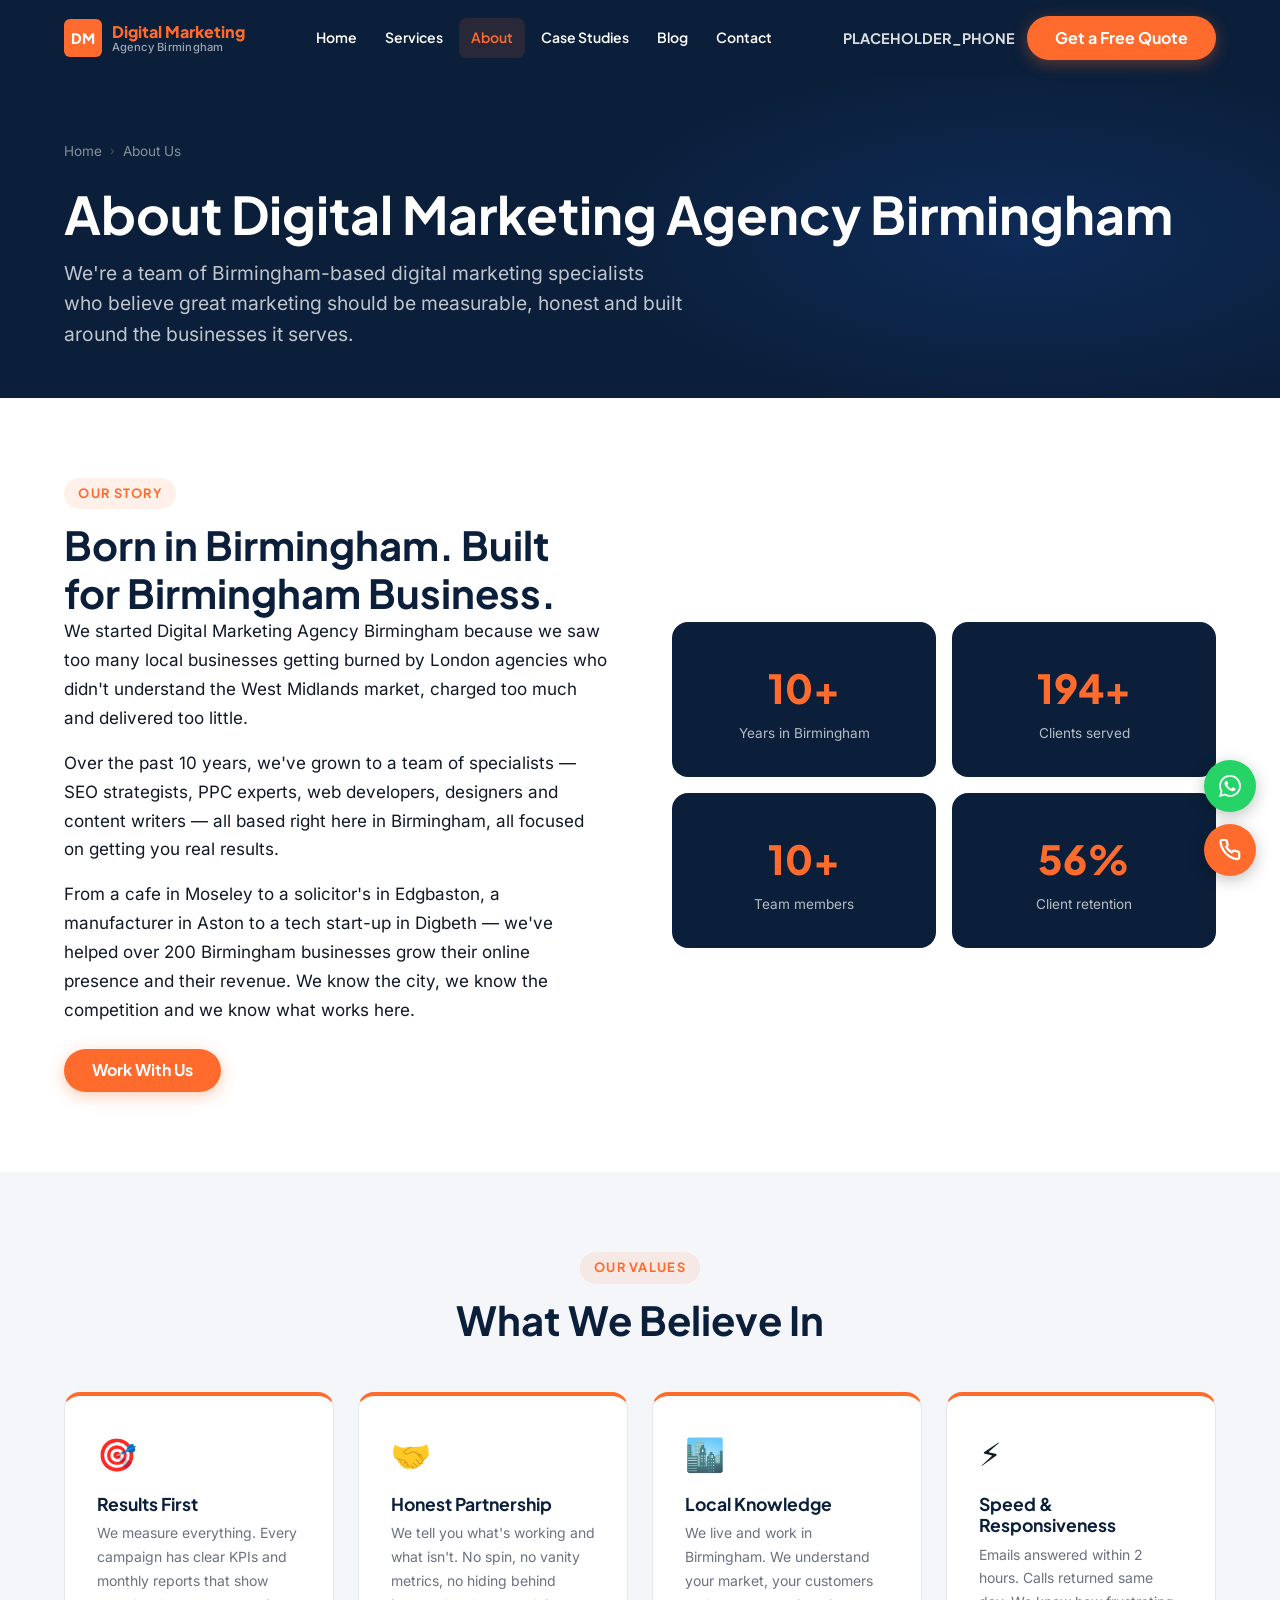
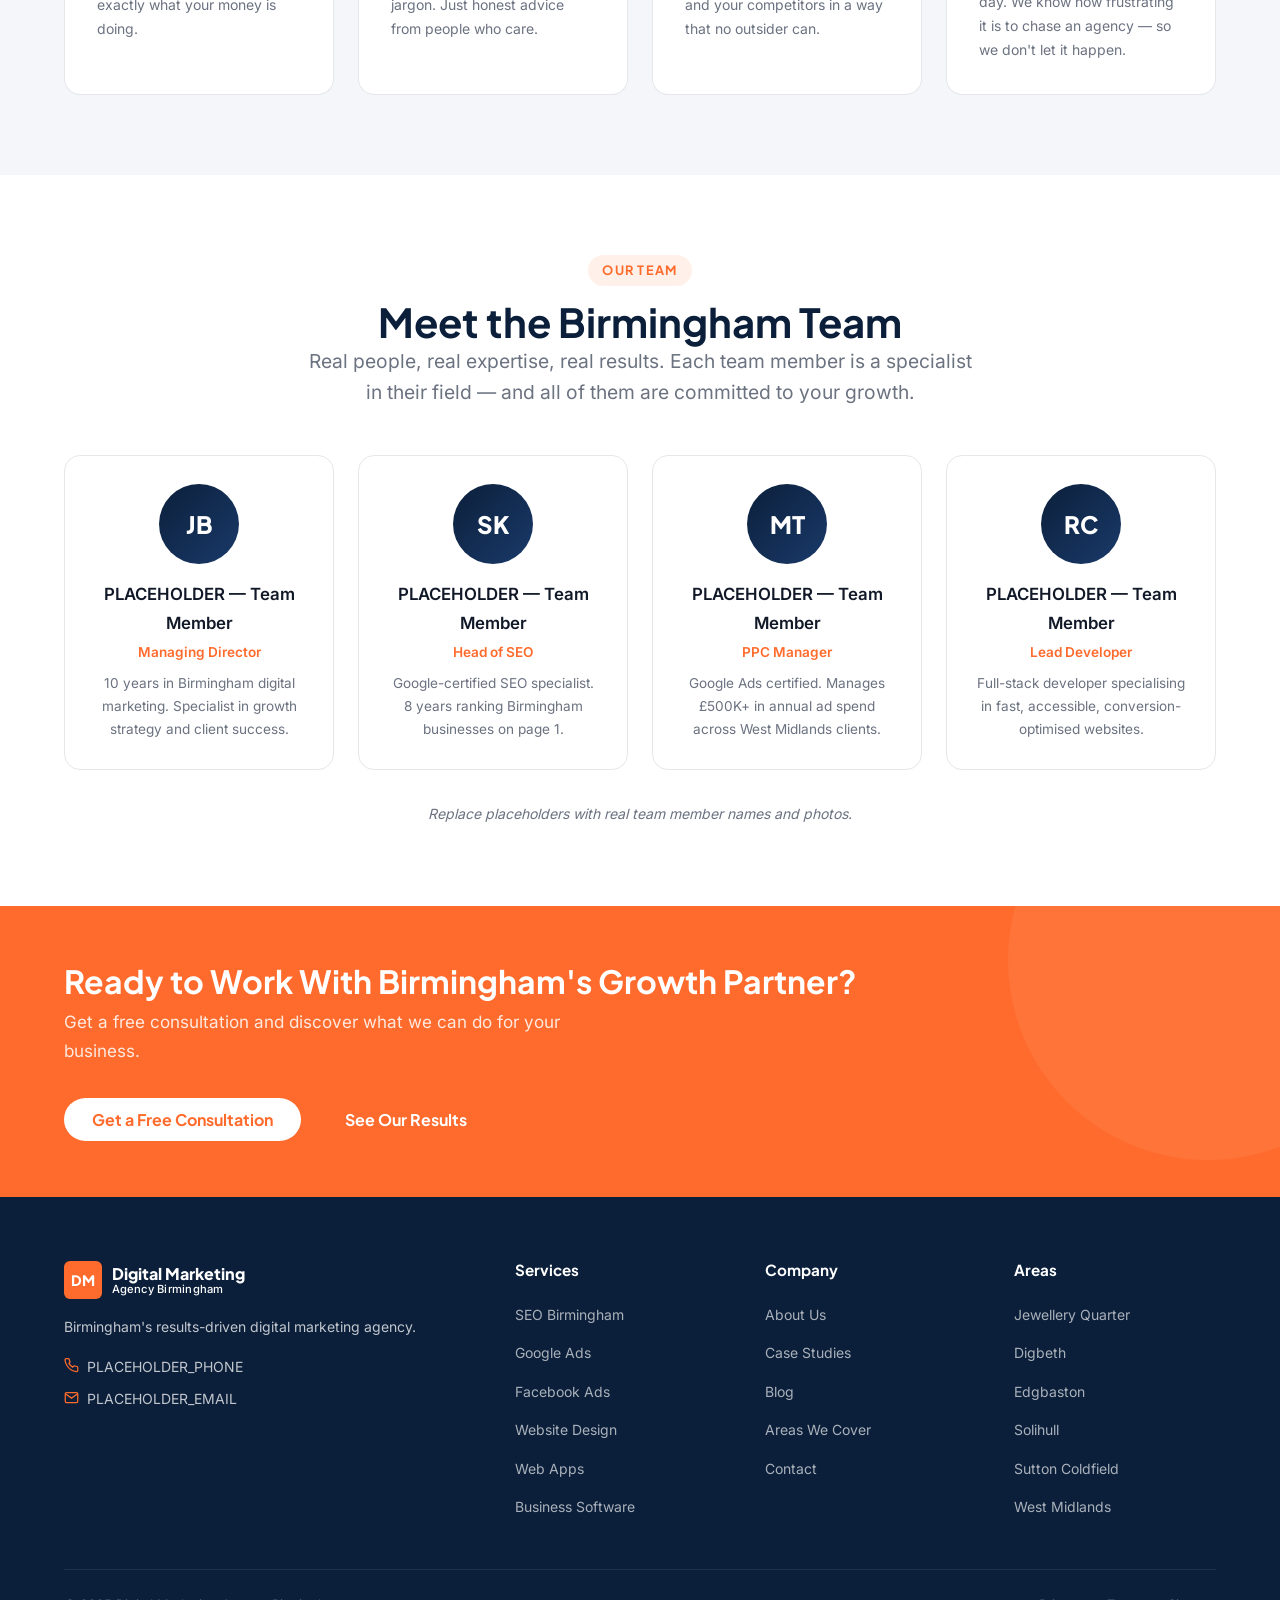
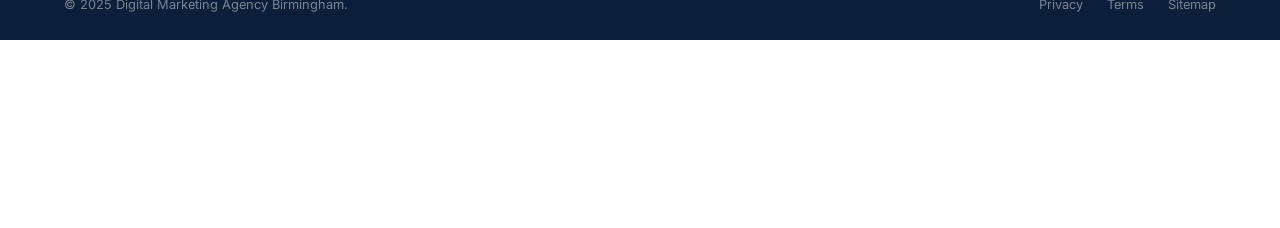
==== commit fddd5c06: "fix: remove white gap above header and force nav link white text - Remove padding-top on .page-body " ====
--- a/about/index.html
+++ b/about/index.html
@@ -18,7 +18,7 @@
       },2000);
     });
   </script>
-<style data-critical="1">*,*::before,*::after{box-sizing:border-box;margin:0;padding:0}html{scroll-behavior:smooth}body{font-family:Inter,system-ui,sans-serif;font-size:17px;line-height:1.7;color:#111827;background:#fff;overflow-x:hidden}a{color:#1E6BFF;text-decoration:none}ul{list-style:none}.container{width:100%;max-width:1200px;margin:0 auto;padding:0 24px}#header{position:sticky;top:0;z-index:1000;background:#0B1F3A;height:76px;display:flex;align-items:center}.logo{display:flex;align-items:center;gap:.6rem;text-decoration:none}.logo-mark{background:#FF6B2C;color:#fff;font-weight:800;font-size:.9rem;padding:.3rem .5rem;border-radius:6px}.logo-text{color:#fff;font-size:.95rem;font-weight:500}.logo-text strong{color:#FF6B2C}.hero{background:linear-gradient(135deg,#0B1F3A 0%,#1a3a6b 100%);min-height:90vh;display:flex;align-items:center;padding:120px 0 80px;position:relative;overflow:hidden;color:#fff}.btn{display:inline-flex;align-items:center;gap:.5rem;padding:.85rem 1.75rem;border-radius:50px;font-weight:700;font-size:1rem;cursor:pointer;transition:background-color .25s,color .25s,transform .25s,box-shadow .25s;border:none}.btn-orange{background:#FF6B2C;color:#fff}.fade-up{opacity:0;transform:translateY(28px);transition:opacity .6s ease,transform .6s ease}.fade-up.visible{opacity:1;transform:none}</style>
+<style data-critical="1">*,*::before,*::after{box-sizing:border-box;margin:0;padding:0}html{scroll-behavior:smooth}body{font-family:Inter,system-ui,sans-serif;font-size:17px;line-height:1.7;color:#111827;background:#fff;overflow-x:hidden}a{color:#1E6BFF;text-decoration:none}ul{list-style:none}.container{width:100%;max-width:1200px;margin:0 auto;padding:0 24px}#header{position:sticky;top:0;z-index:1000;background:#0B1F3A;height:76px;display:flex;align-items:center}.logo{display:flex;align-items:center;gap:.6rem;text-decoration:none}.logo-mark{background:#FF6B2C;color:#fff;font-weight:800;font-size:.9rem;padding:.3rem .5rem;border-radius:6px}.logo-text{color:#fff;font-size:.95rem;font-weight:500}.logo-text strong{color:#FF6B2C}.hero{background:linear-gradient(135deg,#0B1F3A 0%,#1a3a6b 100%);min-height:90vh;display:flex;align-items:center;padding:120px 0 80px;position:relative;overflow:hidden;color:#fff}.btn{display:inline-flex;align-items:center;gap:.5rem;padding:.85rem 1.75rem;border-radius:50px;font-weight:700;font-size:1rem;cursor:pointer;transition:background-color .25s,color .25s,transform .25s,box-shadow .25s;border:none}.btn-orange{background:#FF6B2C;color:#fff}.fade-up{opacity:0;transform:translateY(28px);transition:opacity .6s ease,transform .6s ease}.fade-up.visible{opacity:1;transform:none}.nav-link{color:#fff!important}.nav-link:hover,.nav-link.active{color:#FF6B2C!important}</style>
 </head>
 <body class="page-body">
 <header id="header" role="banner">
--- a/assets/css/main.css
+++ b/assets/css/main.css
@@ -221,11 +221,11 @@
   font-family: var(--font-heading);
   font-size: 0.875rem;
   font-weight: 600;
-  color: rgba(255,255,255,0.85);
+  color: #ffffff !important;
   border-radius: var(--radius-sm);
   transition: var(--transition);
 }
-.nav-link:hover, .nav-link.active { color: var(--orange); background: rgba(255,107,44,0.12); }
+.nav-link:hover, .nav-link.active { color: var(--orange) !important; background: rgba(255,107,44,0.12); }
 .nav-link svg { width: 14px; height: 14px; transition: transform 0.2s; }
 .nav-item:hover .nav-link svg { transform: rotate(180deg); }
 
@@ -324,8 +324,8 @@
 .mobile-nav-links .sub-link { padding-left: 2rem; font-size: 0.9rem; font-weight: 500; }
 .mobile-nav-links .sub-label { padding: 0.5rem 1rem 0.25rem; font-size: 0.75rem; font-weight: 700; text-transform: uppercase; letter-spacing: 0.08em; color: var(--muted); }
 
-/* Page top offset */
-.page-body { padding-top: var(--header-h); }
+/* No top offset needed — header is position:sticky, not fixed */
+.page-body { padding-top: 0; }
 
 /* --- Hero Section --- */
 .hero {
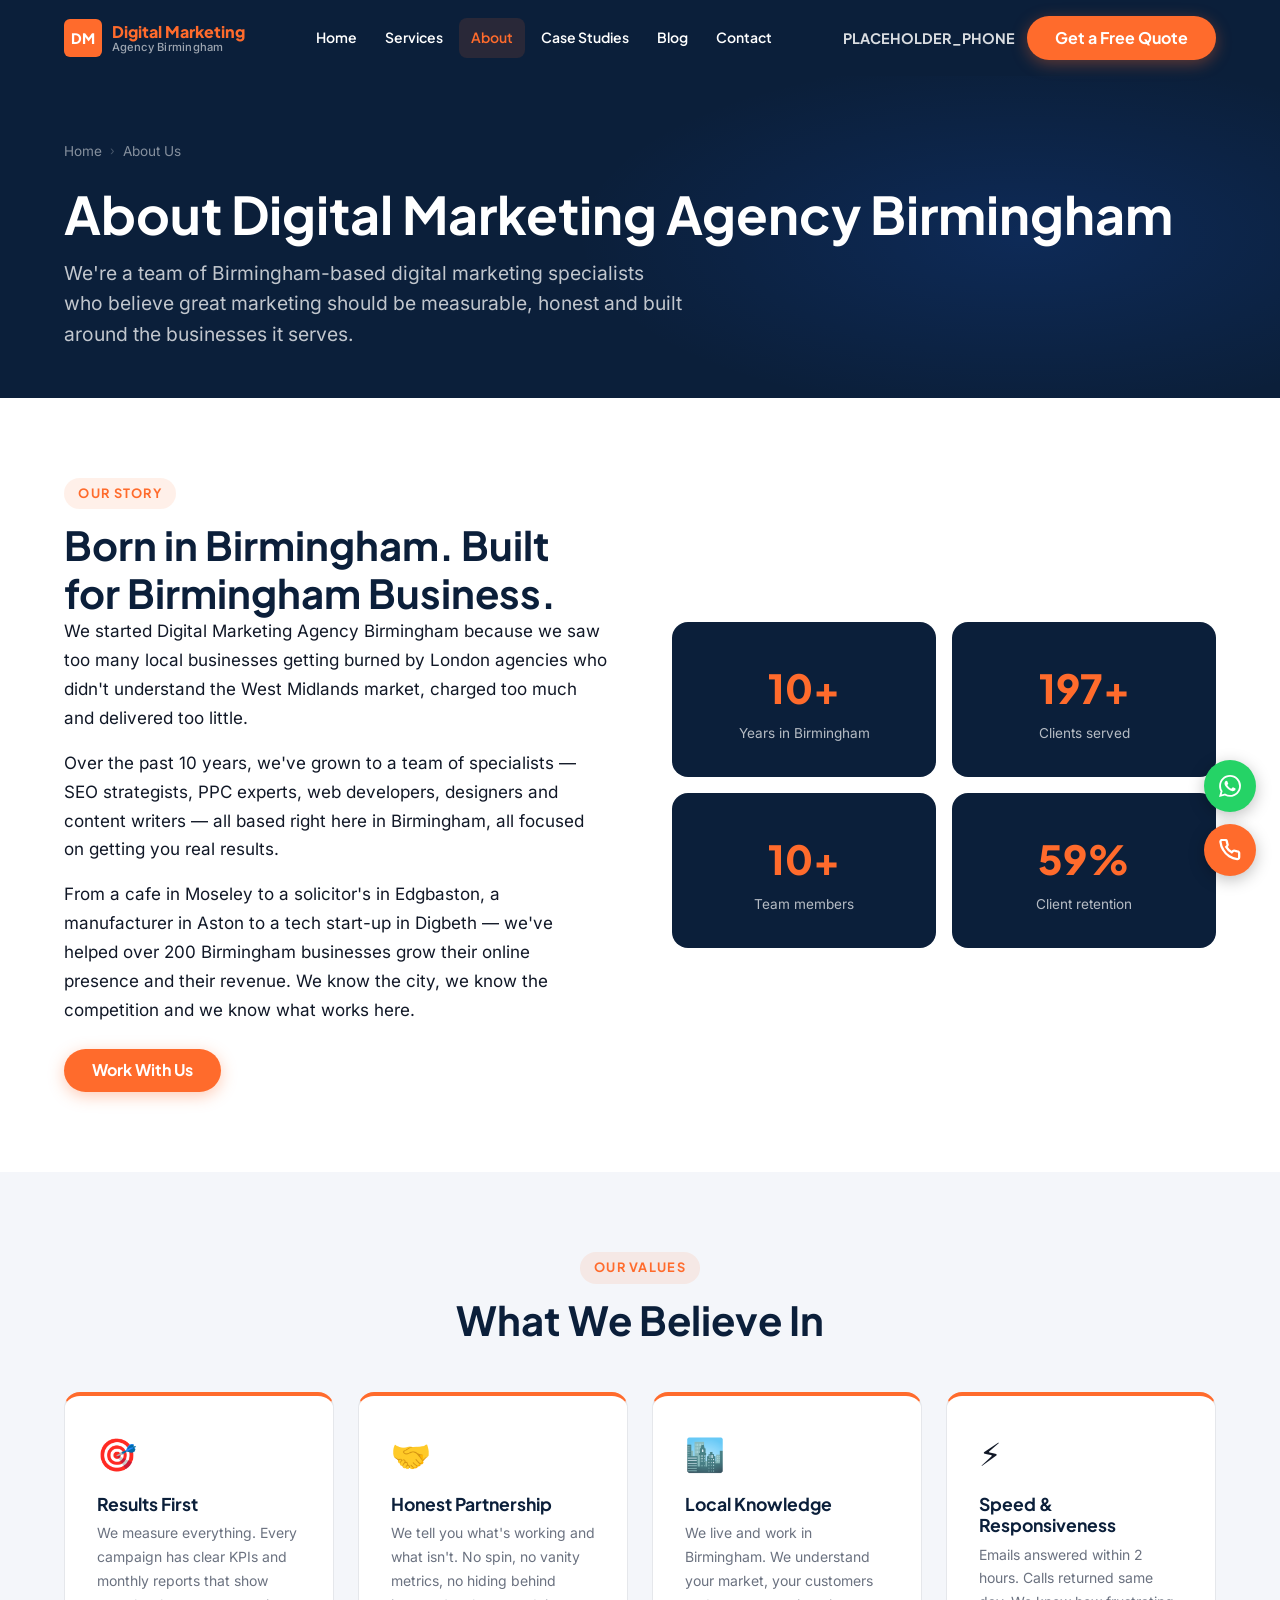
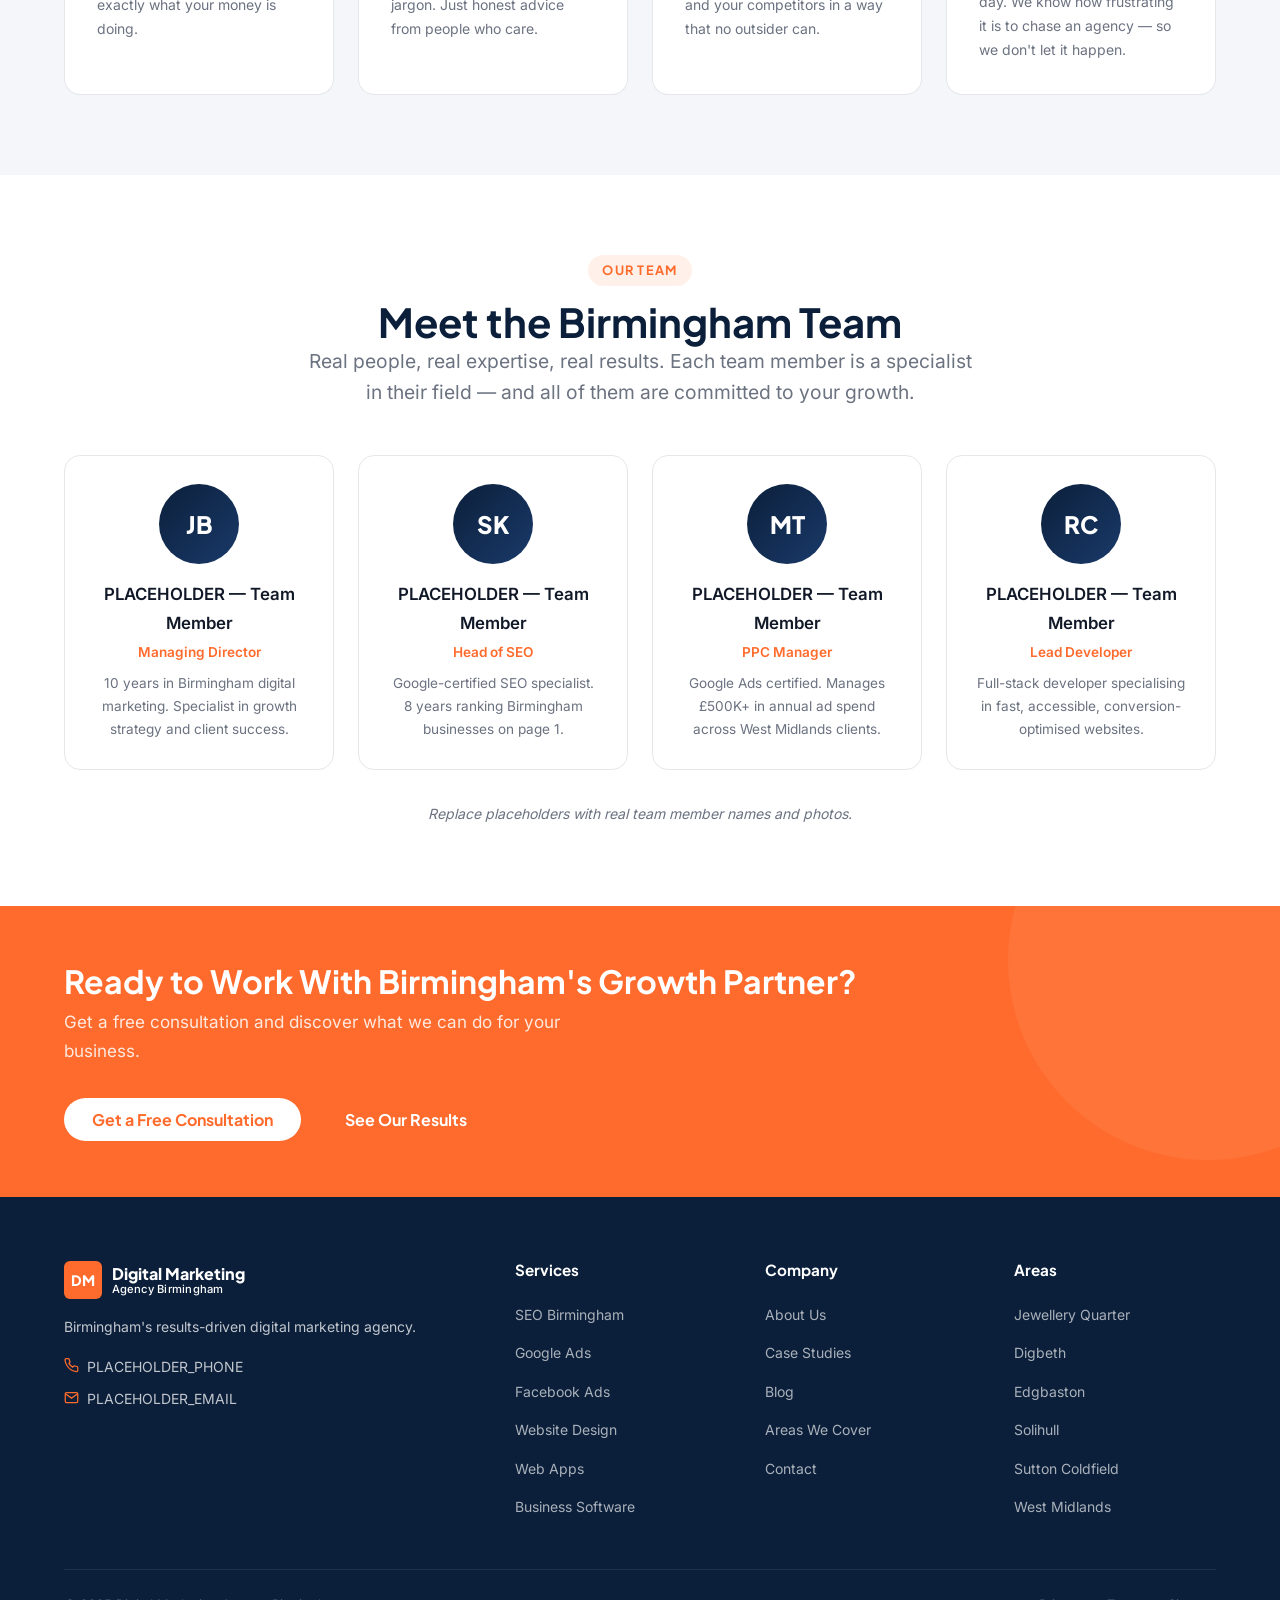
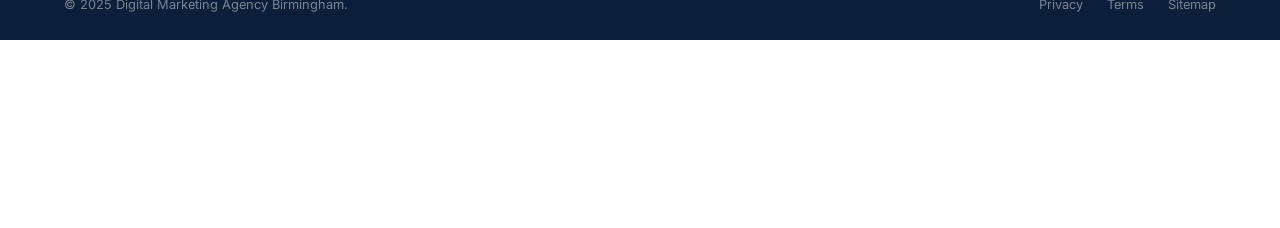
==== commit fe37aa89: "fix: bust CSS cache and force padding-top:0 via inline critical CSS The previous padding-top fix was" ====
--- a/about/index.html
+++ b/about/index.html
@@ -5,7 +5,7 @@
   <title>About Us | Digital Marketing Agency Birmingham</title>
   <meta name="description" content="Meet the Birmingham digital marketing team behind 200+ client success stories. 10 years serving West Midlands businesses with SEO, PPC and web design.">
   <link rel="canonical" href="https://www.digitalmarketingagencybirmingham.co.uk/about/">
-  <link rel="stylesheet" href="/assets/css/main.css">
+  <link rel="stylesheet" href="/assets/css/main.css?v=3">
   <script>
     window.addEventListener('load',function(){
       setTimeout(function(){
@@ -18,7 +18,7 @@
       },2000);
     });
   </script>
-<style data-critical="1">*,*::before,*::after{box-sizing:border-box;margin:0;padding:0}html{scroll-behavior:smooth}body{font-family:Inter,system-ui,sans-serif;font-size:17px;line-height:1.7;color:#111827;background:#fff;overflow-x:hidden}a{color:#1E6BFF;text-decoration:none}ul{list-style:none}.container{width:100%;max-width:1200px;margin:0 auto;padding:0 24px}#header{position:sticky;top:0;z-index:1000;background:#0B1F3A;height:76px;display:flex;align-items:center}.logo{display:flex;align-items:center;gap:.6rem;text-decoration:none}.logo-mark{background:#FF6B2C;color:#fff;font-weight:800;font-size:.9rem;padding:.3rem .5rem;border-radius:6px}.logo-text{color:#fff;font-size:.95rem;font-weight:500}.logo-text strong{color:#FF6B2C}.hero{background:linear-gradient(135deg,#0B1F3A 0%,#1a3a6b 100%);min-height:90vh;display:flex;align-items:center;padding:120px 0 80px;position:relative;overflow:hidden;color:#fff}.btn{display:inline-flex;align-items:center;gap:.5rem;padding:.85rem 1.75rem;border-radius:50px;font-weight:700;font-size:1rem;cursor:pointer;transition:background-color .25s,color .25s,transform .25s,box-shadow .25s;border:none}.btn-orange{background:#FF6B2C;color:#fff}.fade-up{opacity:0;transform:translateY(28px);transition:opacity .6s ease,transform .6s ease}.fade-up.visible{opacity:1;transform:none}.nav-link{color:#fff!important}.nav-link:hover,.nav-link.active{color:#FF6B2C!important}</style>
+<style data-critical="1">*,*::before,*::after{box-sizing:border-box;margin:0;padding:0}html{scroll-behavior:smooth}body{font-family:Inter,system-ui,sans-serif;font-size:17px;line-height:1.7;color:#111827;background:#fff;overflow-x:hidden;padding-top:0}a{color:#1E6BFF;text-decoration:none}ul{list-style:none}.container{width:100%;max-width:1200px;margin:0 auto;padding:0 24px}#header{position:sticky;top:0;z-index:1000;background:#0B1F3A;height:76px;display:flex;align-items:center}.logo{display:flex;align-items:center;gap:.6rem;text-decoration:none}.logo-mark{background:#FF6B2C;color:#fff;font-weight:800;font-size:.9rem;padding:.3rem .5rem;border-radius:6px}.logo-text{color:#fff;font-size:.95rem;font-weight:500}.logo-text strong{color:#FF6B2C}.hero{background:linear-gradient(135deg,#0B1F3A 0%,#1a3a6b 100%);min-height:90vh;display:flex;align-items:center;padding:120px 0 80px;position:relative;overflow:hidden;color:#fff}.btn{display:inline-flex;align-items:center;gap:.5rem;padding:.85rem 1.75rem;border-radius:50px;font-weight:700;font-size:1rem;cursor:pointer;transition:background-color .25s,color .25s,transform .25s,box-shadow .25s;border:none}.btn-orange{background:#FF6B2C;color:#fff}.fade-up{opacity:0;transform:translateY(28px);transition:opacity .6s ease,transform .6s ease}.fade-up.visible{opacity:1;transform:none}.nav-link{color:#fff!important}.nav-link:hover,.nav-link.active{color:#FF6B2C!important}.page-body{padding-top:0!important}</style>
 </head>
 <body class="page-body">
 <header id="header" role="banner">
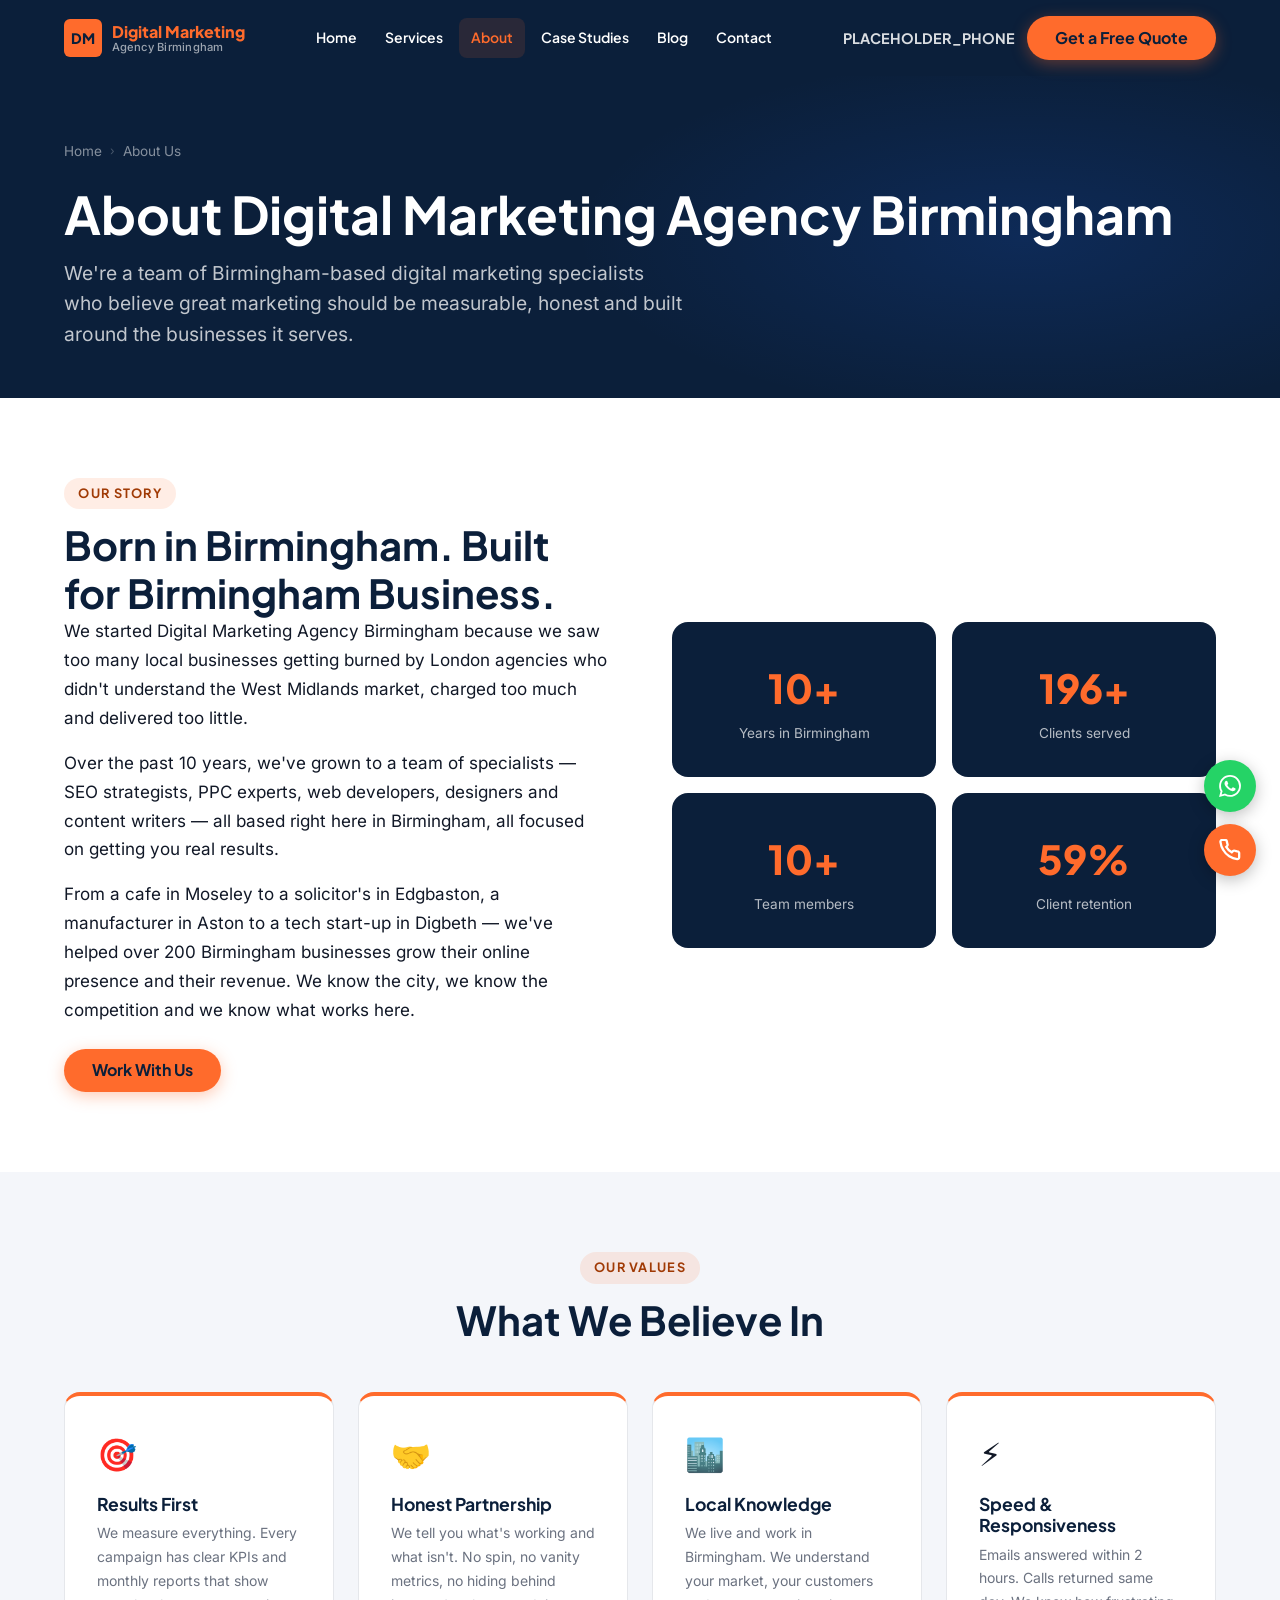
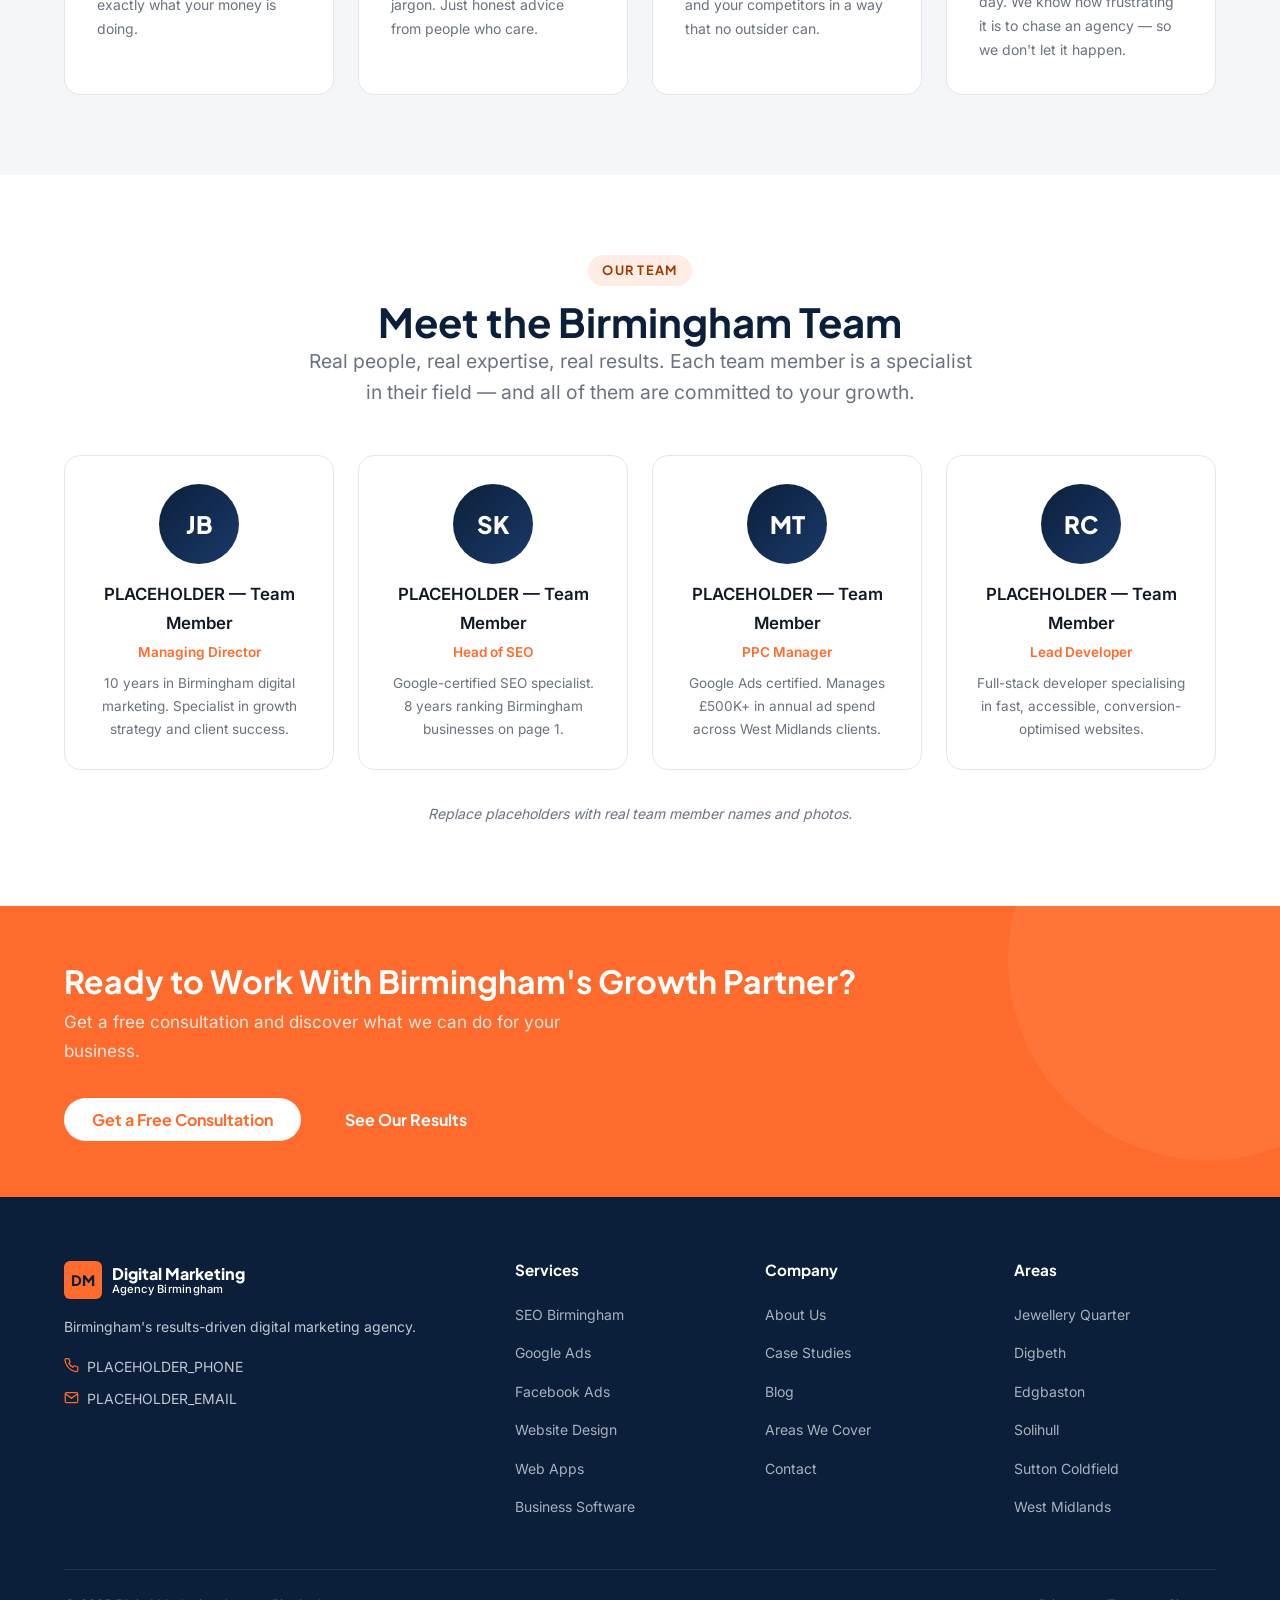
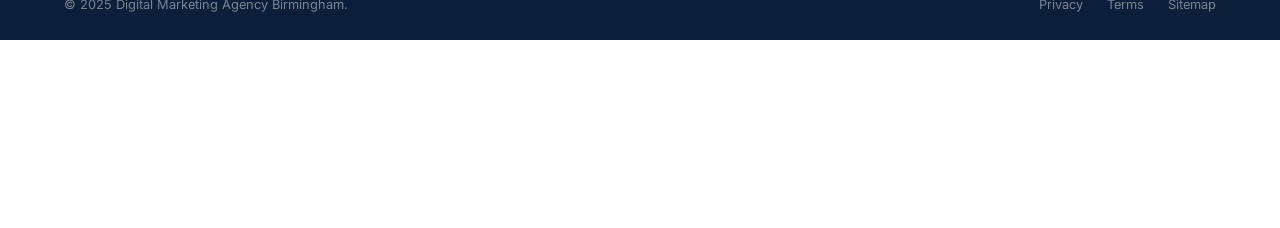
==== commit 1b10177c: "fix: improve contrast ratios for WCAG AA accessibility compliance - .logo-mark: white-on-orange (2.8" ====
--- a/about/index.html
+++ b/about/index.html
@@ -18,7 +18,7 @@
       },2000);
     });
   </script>
-<style data-critical="1">*,*::before,*::after{box-sizing:border-box;margin:0;padding:0}html{scroll-behavior:smooth}body{font-family:Inter,system-ui,sans-serif;font-size:17px;line-height:1.7;color:#111827;background:#fff;overflow-x:hidden;padding-top:0}a{color:#1E6BFF;text-decoration:none}ul{list-style:none}.container{width:100%;max-width:1200px;margin:0 auto;padding:0 24px}#header{position:sticky;top:0;z-index:1000;background:#0B1F3A;height:76px;display:flex;align-items:center}.logo{display:flex;align-items:center;gap:.6rem;text-decoration:none}.logo-mark{background:#FF6B2C;color:#fff;font-weight:800;font-size:.9rem;padding:.3rem .5rem;border-radius:6px}.logo-text{color:#fff;font-size:.95rem;font-weight:500}.logo-text strong{color:#FF6B2C}.hero{background:linear-gradient(135deg,#0B1F3A 0%,#1a3a6b 100%);min-height:90vh;display:flex;align-items:center;padding:120px 0 80px;position:relative;overflow:hidden;color:#fff}.btn{display:inline-flex;align-items:center;gap:.5rem;padding:.85rem 1.75rem;border-radius:50px;font-weight:700;font-size:1rem;cursor:pointer;transition:background-color .25s,color .25s,transform .25s,box-shadow .25s;border:none}.btn-orange{background:#FF6B2C;color:#fff}.fade-up{opacity:0;transform:translateY(28px);transition:opacity .6s ease,transform .6s ease}.fade-up.visible{opacity:1;transform:none}.nav-link{color:#fff!important}.nav-link:hover,.nav-link.active{color:#FF6B2C!important}.page-body{padding-top:0!important}</style>
+<style data-critical="1">*,*::before,*::after{box-sizing:border-box;margin:0;padding:0}html{scroll-behavior:smooth}body{font-family:Inter,system-ui,sans-serif;font-size:17px;line-height:1.7;color:#111827;background:#fff;overflow-x:hidden;padding-top:0}a{color:#1E6BFF;text-decoration:none}ul{list-style:none}.container{width:100%;max-width:1200px;margin:0 auto;padding:0 24px}#header{position:sticky;top:0;z-index:1000;background:#0B1F3A;height:76px;display:flex;align-items:center}.logo{display:flex;align-items:center;gap:.6rem;text-decoration:none}.logo-mark{background:#FF6B2C;color:#0B1F3A;font-weight:800;font-size:.9rem;padding:.3rem .5rem;border-radius:6px}.logo-text{color:#fff;font-size:.95rem;font-weight:500}.logo-text strong{color:#FF6B2C}.hero{background:linear-gradient(135deg,#0B1F3A 0%,#1a3a6b 100%);min-height:90vh;display:flex;align-items:center;padding:120px 0 80px;position:relative;overflow:hidden;color:#fff}.btn{display:inline-flex;align-items:center;gap:.5rem;padding:.85rem 1.75rem;border-radius:50px;font-weight:700;font-size:1rem;cursor:pointer;transition:background-color .25s,color .25s,transform .25s,box-shadow .25s;border:none}.btn-orange{background:#FF6B2C;color:#0B1F3A}.fade-up{opacity:0;transform:translateY(28px);transition:opacity .6s ease,transform .6s ease}.fade-up.visible{opacity:1;transform:none}.nav-link{color:#fff!important}.nav-link:hover,.nav-link.active{color:#FF6B2C!important}.page-body{padding-top:0!important}</style>
 </head>
 <body class="page-body">
 <header id="header" role="banner">
--- a/assets/css/main.css
+++ b/assets/css/main.css
@@ -107,8 +107,8 @@
 /* --- Section Header --- */
 .section-tag {
   display: inline-block;
-  background: rgba(255,107,44,0.1);
-  color: var(--orange);
+  background: rgba(255,107,44,0.12);
+  color: #A03A05;
   font-family: var(--font-heading);
   font-size: 0.8rem;
   font-weight: 700;
@@ -138,12 +138,12 @@
 }
 .btn-primary {
   background: var(--orange);
-  color: var(--white);
+  color: #0B1F3A;
   box-shadow: 0 4px 16px rgba(255,107,44,0.35);
 }
 .btn-primary:hover {
   background: #e55d20;
-  color: var(--white);
+  color: #0B1F3A;
   box-shadow: 0 6px 24px rgba(255,107,44,0.45);
   transform: translateY(-2px);
 }
@@ -203,7 +203,7 @@
   background: var(--orange);
   border-radius: 8px;
   display: flex; align-items: center; justify-content: center;
-  color: var(--white);
+  color: #0B1F3A;
   font-family: var(--font-heading);
   font-weight: 800;
   font-size: 1.1rem;
@@ -719,7 +719,7 @@
 }
 .footer-brand .logo-text strong,
 .footer-brand .logo-text span { color: var(--white); }
-.footer-brand .logo-mark { background: var(--orange); color: var(--white); }
+.footer-brand .logo-mark { background: var(--orange); color: #0B1F3A; }
 .footer-desc { margin: 1rem 0; font-size: 0.875rem; line-height: 1.7; }
 .footer-contact { display: flex; flex-direction: column; gap: 0.5rem; font-size: 0.875rem; }
 .footer-contact a { color: rgba(255,255,255,0.75); }
